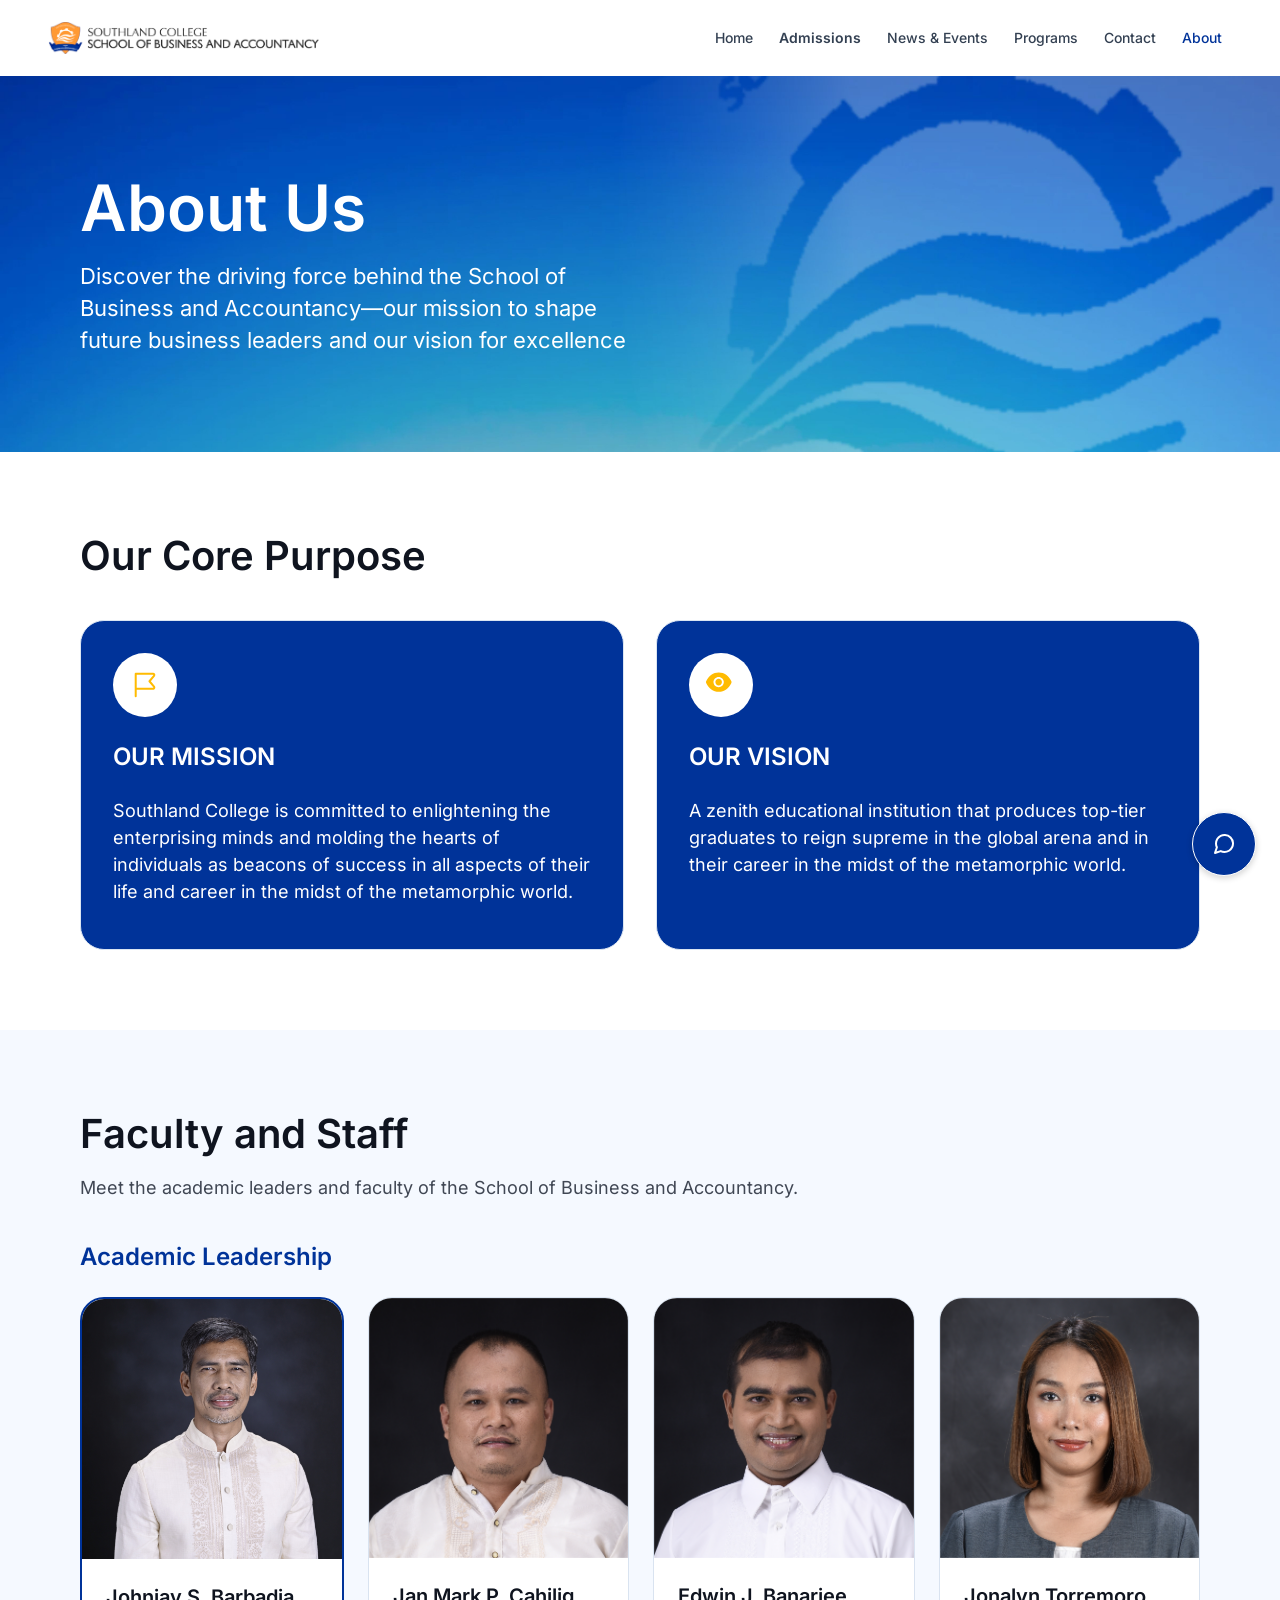
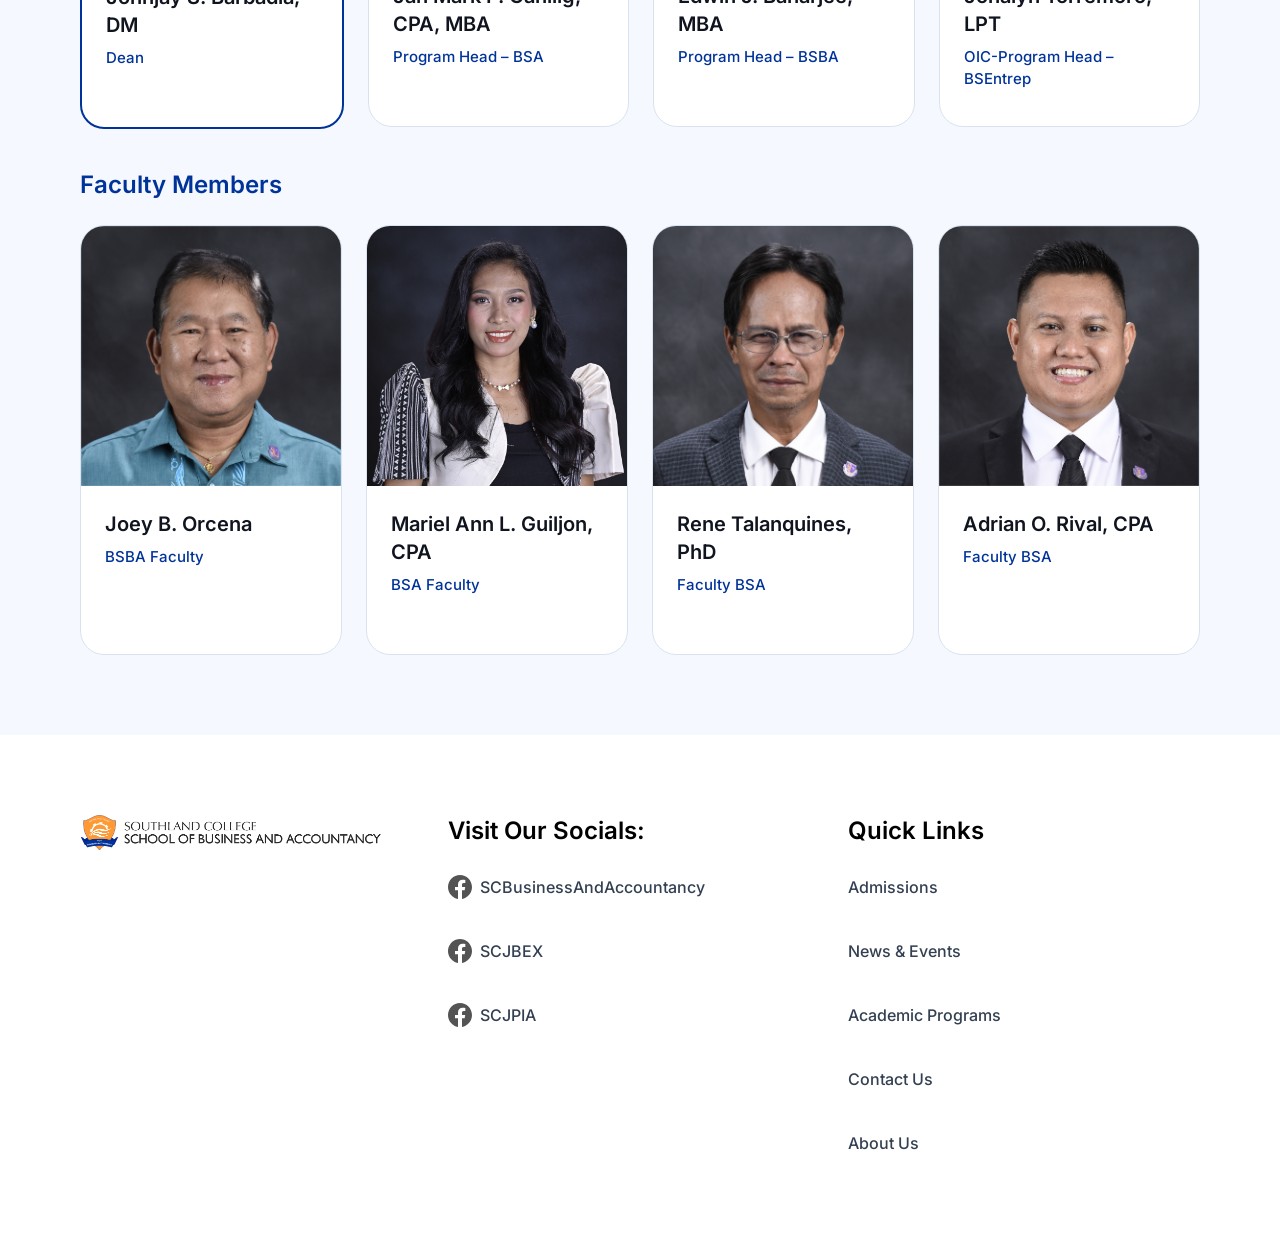
==== about.html @ f08bd117 "Add SBA website" ====
<!doctype html>
<html lang="en">
<head>
  <meta charset="utf-8">
  <meta name="viewport" content="width=device-width, initial-scale=1">
  <meta name="description" content="Southland College School of Business and Accountancy">
  <title>About Us | Southland College SBA</title>
  <link rel="stylesheet" href="design.css">
  <link rel="stylesheet" href="site.css">
  <script src="site-config.js" defer></script>
  <script src="script.js" defer></script>
</head>
<body>
  <a class="skip-link desktop-design" href="#main-desktop">Skip to content</a>
  <a class="skip-link phone-design" href="#main-phone">Skip to content</a>
  <header class="site-header">
    <a class="site-wordmark" href="index.html"><img src="sba-logo.png" width="1263" height="141" alt="Southland College School of Business and Accountancy"></a>
    <nav class="site-nav" aria-label="Main navigation">
      <a href="index.html">Home</a>
      <a href="admissions.html" class="admissions-link">Admissions</a>
      <a href="news.html">News &amp; Events</a>
      <a href="programs.html">Programs</a>
      <a href="contact.html">Contact</a>
      <a href="about.html" aria-current="page">About</a>
    </nav>
    <button class="site-menu-button" type="button" aria-label="Open menu" aria-haspopup="dialog" aria-controls="mobile-menu" data-open-menu>
      <img src="assets/1fd85.svg" width="24" height="24" alt="">
    </button>
  </header>
  <div class="bg-[var(--sba-color-surface,white)] content-stretch flex flex-col items-start relative size-full desktop-design" data-node-id="51:6125" data-name="Page / About Us – Desktop">
    <main class="bg-[var(--sba-color-surface,white)] content-stretch flex flex-col items-start relative shrink-0 w-full" data-node-id="51:6127" data-name="Main Content" id="main-desktop" tabindex="-1">
      <div class="content-stretch flex flex-col gap-[var(--space-16,16px)] items-start overflow-clip px-[var(--space-80,80px)] py-[var(--space-96,96px)] relative shrink-0 w-full" data-node-id="51:6128" data-name="About Us / Hero">
        <div class="absolute inset-0 overflow-hidden pointer-events-none">
          <img alt="" class="absolute h-[149.08%] left-[-0.02%] max-w-none top-[-24.41%] w-full" src="assets/041df.png" decoding="async">
        </div>
        <div class="[word-break:break-word] content-stretch flex flex-col gap-[var(--space-16,16px)] items-start max-w-[560px] not-italic overflow-clip relative shrink-0 text-white w-[560px]" data-node-id="51:6129" data-name="Hero / Content">
          <p class="font-semibold leading-[72px] relative shrink-0 text-[64px] w-full" data-node-id="51:6130">About Us</p>
          <p class="font-normal leading-[32px] relative shrink-0 text-[22px] w-full" data-node-id="51:6131">Discover the driving force behind the School of Business and Accountancy—our mission to shape future business leaders and our vision for excellence</p>
        </div>
      </div>
      <div class="content-stretch flex flex-col gap-[var(--space-40,40px)] items-start p-[var(--space-80,80px)] relative shrink-0 w-full" data-node-id="65:3139" data-name="About Us / Mission and Vision">
        <h1 class="[word-break:break-word] font-semibold leading-[48px] not-italic relative shrink-0 text-[#0f141f] text-[40px] w-full" data-node-id="51:6954">Our Core Purpose</h1>
        <div class="content-stretch flex gap-[var(--space-32,32px)] items-start relative shrink-0 w-full" data-node-id="65:3140" data-name="Mission and Vision / Two Columns">
          <div class="bg-[#039] border border-[#dbe5f2] border-solid content-stretch flex flex-[1_0_0] flex-col gap-[var(--space-24,24px)] items-start min-h-[330px] min-w-px p-[var(--space-32,32px)] relative rounded-[24px]" data-node-id="65:3141" data-name="Mission">
            <div class="relative shrink-0 size-[64px]" data-node-id="65:3142" data-name="Icon Badge">
              <img alt="" class="absolute block inset-0 max-w-none size-full" src="assets/ecc5f.svg" decoding="async" loading="lazy">
            </div>
            <p class="[word-break:break-word] font-semibold leading-[32px] min-w-full not-italic relative shrink-0 text-[24px] text-white w-[min-content]" data-node-id="51:6538">OUR MISSION</p>
            <p class="[word-break:break-word] font-normal leading-[27px] min-w-full not-italic relative shrink-0 text-[18px] text-white w-[min-content]" data-node-id="51:6539">Southland College is committed to enlightening the enterprising minds and molding the hearts of individuals as beacons of success in all aspects of their life and career in the midst of the metamorphic world.</p>
          </div>
          <div class="bg-[#039] border border-[#dbe5f2] border-solid content-stretch flex flex-[1_0_0] flex-col gap-[var(--space-24,24px)] items-start min-h-[330px] min-w-px p-[var(--space-32,32px)] relative rounded-[24px]" data-node-id="65:3143" data-name="Vision">
            <div class="content-stretch flex items-center justify-center relative shrink-0 size-[64px]" data-node-id="65:3144" data-name="Icon Badge">
              <div class="relative shrink-0 size-[64px]" data-node-id="51:6541" data-name="Background">
                <img alt="" class="absolute block inset-0 max-w-none size-full" src="assets/3e2e0.svg" decoding="async" loading="lazy">
              </div>
              <div class="-translate-x-1/2 -translate-y-1/2 absolute left-1/2 overflow-clip size-[30px] top-1/2" data-node-id="51:6542" data-name="Icon / Vision">
                <div class="absolute left-0 size-[30px] top-0" data-node-id="51:6546" data-name="ant-design:eye-filled">
                  <img alt="" class="absolute block inset-0 max-w-none size-full" src="assets/e6be8.svg" decoding="async" loading="lazy">
                </div>
              </div>
            </div>
            <p class="[word-break:break-word] font-semibold leading-[32px] min-w-full not-italic relative shrink-0 text-[24px] text-white w-[min-content]" data-node-id="51:6544">OUR VISION</p>
            <p class="[word-break:break-word] font-normal leading-[27px] min-w-full not-italic relative shrink-0 text-[18px] text-white w-[min-content]" data-node-id="51:6545">A zenith educational institution that produces top-tier graduates to reign supreme in the global arena and in their career in the midst of the metamorphic world.</p>
          </div>
        </div>
      </div>
      <div class="bg-[#f5f9ff] content-stretch flex flex-col gap-[var(--space-40,40px)] items-start p-[var(--space-80,80px)] relative shrink-0 w-full" data-node-id="65:3145" data-name="About Us / Faculty and Staff">
        <div class="[word-break:break-word] content-stretch flex flex-col gap-[var(--space-16,16px)] items-start not-italic relative shrink-0 w-full" data-node-id="65:3146" data-name="Directory / Heading">
          <p class="font-semibold leading-[48px] relative shrink-0 text-[#0f141f] text-[40px] w-full" data-node-id="65:3147">Faculty and Staff</p>
          <p class="font-normal leading-[27px] relative shrink-0 text-[#404754] text-[18px] w-full" data-node-id="65:3148">Meet the academic leaders and faculty of the School of Business and Accountancy.</p>
        </div>
        <div class="content-stretch flex flex-col gap-[var(--space-24,24px)] items-start relative shrink-0 w-full" data-node-id="65:3154" data-name="Directory / Academic Leadership">
          <p class="[word-break:break-word] font-semibold leading-[32px] not-italic relative shrink-0 text-[#039] text-[24px] w-full" data-node-id="65:3155">Academic Leadership</p>
          <div class="content-stretch flex gap-[var(--space-24,24px)] items-start relative shrink-0 w-full" data-node-id="65:3156" data-name="Profile Row / Four Columns">
            <div class="bg-[var(--sba-color-surface,white)] border-2 border-[var(--sba-color-brand,#039)] border-solid content-stretch flex flex-[1_0_0] flex-col items-start min-w-px overflow-clip relative rounded-[24px]" data-node-id="65:3157" data-name="Profile / Johnjay S. Barbadia, DM">
              <div class="aspect-[302/302] relative shrink-0 w-full" data-node-id="I65:3157;65:3150" data-name="Portrait / Johnjay S. Barbadia, DM">
                <img alt="" class="absolute inset-0 max-w-none object-cover pointer-events-none size-full" src="assets/b7f6f.png" decoding="async" loading="lazy">
              </div>
              <div class="[word-break:break-word] content-stretch flex flex-col gap-[var(--space-8,8px)] items-start min-h-[168px] not-italic p-[var(--space-24,24px)] relative shrink-0 w-full" data-node-id="I65:3157;65:3151" data-name="Profile / Details">
                <p class="font-semibold leading-[28px] relative shrink-0 text-[#0f141f] text-[20px] w-full" data-node-id="I65:3157;65:3152">Johnjay S. Barbadia, DM</p>
                <p class="font-medium leading-[22px] relative shrink-0 text-[#039] text-[15px] w-full" data-node-id="I65:3157;65:3153">Dean</p>
              </div>
            </div>
            <div class="bg-[var(--sba-color-surface,white)] border border-[#d9e3f0] border-solid content-stretch flex flex-[1_0_0] flex-col items-start min-w-px overflow-clip relative rounded-[24px]" data-node-id="65:3162" data-name="Profile / Jan Mark P. Cahilig, CPA, MBA">
              <div class="aspect-[302/302] relative shrink-0 w-full" data-node-id="I65:3162;65:3150" data-name="Portrait / Jan Mark P. Cahilig, CPA, MBA">
                <img alt="" class="absolute inset-0 max-w-none object-cover pointer-events-none size-full" src="assets/fb4c8.png" decoding="async" loading="lazy">
              </div>
              <div class="[word-break:break-word] content-stretch flex flex-col gap-[var(--space-8,8px)] items-start min-h-[168px] not-italic p-[var(--space-24,24px)] relative shrink-0 w-full" data-node-id="I65:3162;65:3151" data-name="Profile / Details">
                <p class="font-semibold leading-[28px] relative shrink-0 text-[#0f141f] text-[20px] w-full" data-node-id="I65:3162;65:3152">Jan Mark P. Cahilig, CPA, MBA</p>
                <p class="font-medium leading-[22px] relative shrink-0 text-[#039] text-[15px] w-full" data-node-id="I65:3162;65:3153">Program Head – BSA</p>
              </div>
            </div>
            <div class="bg-[var(--sba-color-surface,white)] border border-[#d9e3f0] border-solid content-stretch flex flex-[1_0_0] flex-col items-start min-w-px overflow-clip relative rounded-[24px]" data-node-id="65:3167" data-name="Profile / Edwin J. Banarjee, MBA">
              <div class="aspect-[302/302] relative shrink-0 w-full" data-node-id="I65:3167;65:3150" data-name="Portrait / Edwin J. Banarjee, MBA">
                <img alt="" class="absolute inset-0 max-w-none object-cover pointer-events-none size-full" src="assets/c9315.png" decoding="async" loading="lazy">
              </div>
              <div class="[word-break:break-word] content-stretch flex flex-col gap-[var(--space-8,8px)] items-start min-h-[168px] not-italic p-[var(--space-24,24px)] relative shrink-0 w-full" data-node-id="I65:3167;65:3151" data-name="Profile / Details">
                <p class="font-semibold leading-[28px] relative shrink-0 text-[#0f141f] text-[20px] w-full" data-node-id="I65:3167;65:3152">Edwin J. Banarjee, MBA</p>
                <p class="font-medium leading-[22px] relative shrink-0 text-[#039] text-[15px] w-full" data-node-id="I65:3167;65:3153">Program Head – BSBA</p>
              </div>
            </div>
            <div class="bg-[var(--sba-color-surface,white)] border border-[#d9e3f0] border-solid content-stretch flex flex-[1_0_0] flex-col items-start min-w-px overflow-clip relative rounded-[24px]" data-node-id="65:3172" data-name="Profile / Jonalyn Torremoro, LPT">
              <div class="aspect-[302/302] relative shrink-0 w-full" data-node-id="I65:3172;65:3150" data-name="Portrait / Jonalyn Torremoro, LPT">
                <img alt="" class="absolute inset-0 max-w-none object-cover pointer-events-none size-full" src="assets/1b2f9.png" decoding="async" loading="lazy">
              </div>
              <div class="[word-break:break-word] content-stretch flex flex-col gap-[var(--space-8,8px)] items-start min-h-[168px] not-italic p-[var(--space-24,24px)] relative shrink-0 w-full" data-node-id="I65:3172;65:3151" data-name="Profile / Details">
                <p class="font-semibold leading-[28px] relative shrink-0 text-[#0f141f] text-[20px] w-full" data-node-id="I65:3172;65:3152">Jonalyn Torremoro, LPT</p>
                <p class="font-medium leading-[22px] relative shrink-0 text-[#039] text-[15px] w-full" data-node-id="I65:3172;65:3153">OIC-Program Head – BSEntrep</p>
              </div>
            </div>
          </div>
        </div>
        <div class="content-stretch flex flex-col gap-[var(--space-24,24px)] items-start relative shrink-0 w-full" data-node-id="65:3177" data-name="Directory / Faculty">
          <p class="[word-break:break-word] font-semibold leading-[32px] not-italic relative shrink-0 text-[#039] text-[24px] w-full" data-node-id="65:3178">Faculty Members</p>
          <div class="content-stretch flex gap-[var(--space-24,24px)] items-start relative shrink-0 w-full" data-node-id="65:3179" data-name="Profile Row / Four Columns">
            <div class="bg-[var(--sba-color-surface,white)] border border-[#d9e3f0] border-solid content-stretch flex flex-[1_0_0] flex-col items-start min-w-px overflow-clip relative rounded-[24px]" data-node-id="65:3180" data-name="Profile / Joey B. Orcena">
              <div class="aspect-[302/302] relative shrink-0 w-full" data-node-id="I65:3180;65:3150" data-name="Portrait / Joey B. Orcena">
                <img alt="" class="absolute inset-0 max-w-none object-cover pointer-events-none size-full" src="assets/3b0ab.png" decoding="async" loading="lazy">
              </div>
              <div class="[word-break:break-word] content-stretch flex flex-col gap-[var(--space-8,8px)] items-start min-h-[168px] not-italic p-[var(--space-24,24px)] relative shrink-0 w-full" data-node-id="I65:3180;65:3151" data-name="Profile / Details">
                <p class="font-semibold leading-[28px] relative shrink-0 text-[#0f141f] text-[20px] w-full" data-node-id="I65:3180;65:3152">Joey B. Orcena</p>
                <p class="font-medium leading-[22px] relative shrink-0 text-[#039] text-[15px] w-full" data-node-id="I65:3180;65:3153">BSBA Faculty</p>
              </div>
            </div>
            <div class="bg-[var(--sba-color-surface,white)] border border-[#d9e3f0] border-solid content-stretch flex flex-[1_0_0] flex-col items-start min-w-px overflow-clip relative rounded-[24px]" data-node-id="65:3185" data-name="Profile / Mariel Ann L. Guiljon, CPA">
              <div class="aspect-[302/302] relative shrink-0 w-full" data-node-id="I65:3185;65:3150" data-name="Portrait / Mariel Ann L. Guiljon, CPA">
                <div class="absolute inset-0 overflow-hidden pointer-events-none">
                  <img alt="" class="absolute left-[-13.82%] max-w-none size-[117%] top-[0.21%]" src="assets/371e0.png" decoding="async" loading="lazy">
                </div>
              </div>
              <div class="[word-break:break-word] content-stretch flex flex-col gap-[var(--space-8,8px)] items-start min-h-[168px] not-italic p-[var(--space-24,24px)] relative shrink-0 w-full" data-node-id="I65:3185;65:3151" data-name="Profile / Details">
                <p class="font-semibold leading-[28px] relative shrink-0 text-[#0f141f] text-[20px] w-full" data-node-id="I65:3185;65:3152">Mariel Ann L. Guiljon, CPA</p>
                <p class="font-medium leading-[22px] relative shrink-0 text-[#039] text-[15px] w-full" data-node-id="I65:3185;65:3153">BSA Faculty</p>
              </div>
            </div>
            <div class="bg-[var(--sba-color-surface,white)] border border-[#d9e3f0] border-solid content-stretch flex flex-[1_0_0] flex-col items-start min-w-px overflow-clip relative rounded-[24px]" data-node-id="65:3190" data-name="Profile / Rene Talanquines, PhD">
              <div class="aspect-[302/302] relative shrink-0 w-full" data-node-id="I65:3190;65:3150" data-name="Portrait / Rene Talanquines, PhD">
                <img alt="" class="absolute inset-0 max-w-none object-cover pointer-events-none size-full" src="assets/48944.png" decoding="async" loading="lazy">
              </div>
              <div class="[word-break:break-word] content-stretch flex flex-col gap-[var(--space-8,8px)] items-start min-h-[168px] not-italic p-[var(--space-24,24px)] relative shrink-0 w-full" data-node-id="I65:3190;65:3151" data-name="Profile / Details">
                <p class="font-semibold leading-[28px] relative shrink-0 text-[#0f141f] text-[20px] w-full" data-node-id="I65:3190;65:3152">Rene Talanquines, PhD</p>
                <p class="font-medium leading-[22px] relative shrink-0 text-[#039] text-[15px] w-full" data-node-id="I65:3190;65:3153">Faculty BSA</p>
              </div>
            </div>
            <div class="bg-[var(--sba-color-surface,white)] border border-[#d9e3f0] border-solid content-stretch flex flex-[1_0_0] flex-col items-start min-w-px overflow-clip relative rounded-[24px]" data-node-id="65:3195" data-name="Profile / Adrian O. Rival, CPA">
              <div class="aspect-[302/302] relative shrink-0 w-full" data-node-id="I65:3195;65:3150" data-name="Portrait / Adrian O. Rival, CPA">
                <img alt="" class="absolute inset-0 max-w-none object-cover pointer-events-none size-full" src="assets/22c93.png" decoding="async" loading="lazy">
              </div>
              <div class="[word-break:break-word] content-stretch flex flex-col gap-[var(--space-8,8px)] items-start min-h-[168px] not-italic p-[var(--space-24,24px)] relative shrink-0 w-full" data-node-id="I65:3195;65:3151" data-name="Profile / Details">
                <p class="font-semibold leading-[28px] relative shrink-0 text-[#0f141f] text-[20px] w-full" data-node-id="I65:3195;65:3152">Adrian O. Rival, CPA</p>
                <p class="font-medium leading-[22px] relative shrink-0 text-[#039] text-[15px] w-full" data-node-id="I65:3195;65:3153">Faculty BSA</p>
              </div>
            </div>
          </div>
        </div>
      </div>
    </main>
    <footer class="bg-[var(--sba-color-surface,white)] content-stretch flex gap-[var(--space-48,48px)] items-start overflow-clip p-[var(--space-80,80px)] relative shrink-0 w-full" data-node-id="51:6141" data-name="Footer / Main">
      <div class="block cursor-pointer h-[81.951px] overflow-clip relative shrink-0 w-[320px]" data-node-id="I51:6141;28:905" data-name="Logo / Department">
        <img class="sba-logo" src="sba-logo.png" width="1263" height="141" alt="Southland College School of Business and Accountancy">
      </div>
      <div class="content-stretch flex flex-[1_0_0] flex-col gap-[var(--space-16,16px)] items-start min-w-px relative" data-node-id="I51:6141;40:434" data-name="Social Links">
        <p class="[word-break:break-word] font-semibold leading-[32px] not-italic relative shrink-0 text-[24px] text-black w-full" data-node-id="I51:6141;28:1059">Visit Our Socials:</p>
        <a class="content-stretch cursor-pointer flex gap-[var(--space-8,8px)] items-center relative shrink-0 w-full" href="https://www.facebook.com/SCBusinessAndAccountancy" data-node-id="I51:6141;28:1063" target="_blank" data-name="Social / SCBusinessAndAccountancy" rel="noopener noreferrer">
          <img class="footer-social-icon" src="assets/2eb37.svg" width="24" height="24" alt="">
          <div class="content-stretch flex items-center min-h-[48px] py-[12px] relative shrink-0" data-node-id="I51:6141;121:9083" data-name="Link / SCBusinessAndAccountancy">
            <p class="[word-break:break-word] font-medium leading-[24px] not-italic relative shrink-0 text-[16px] text-[color:var(--color-link-default,#334052)] text-left whitespace-nowrap" data-node-id="I51:6141;121:9083;119:8751">SCBusinessAndAccountancy</p>
          </div>
        </a>
        <a class="content-stretch cursor-pointer flex gap-[var(--space-8,8px)] items-center relative shrink-0 w-full" href="https://www.facebook.com/SCJBEX/" data-node-id="I51:6141;28:1082" target="_blank" data-name="Social / SCJBEX" rel="noopener noreferrer">
          <img class="footer-social-icon" src="assets/2eb37.svg" width="24" height="24" alt="">
          <div class="content-stretch flex items-center min-h-[48px] py-[12px] relative shrink-0" data-node-id="I51:6141;121:9088" data-name="Link / SCJBEX">
            <p class="[word-break:break-word] font-medium leading-[24px] not-italic relative shrink-0 text-[16px] text-[color:var(--color-link-default,#334052)] text-left whitespace-nowrap" data-node-id="I51:6141;121:9088;119:8751">SCJBEX</p>
          </div>
        </a>
        <a class="content-stretch cursor-pointer flex gap-[var(--space-8,8px)] items-center relative shrink-0 w-full" href="https://www.facebook.com/SCJPIA" data-node-id="I51:6141;28:1093" target="_blank" data-name="Social / SCJPIA" rel="noopener noreferrer">
          <img class="footer-social-icon" src="assets/2eb37.svg" width="24" height="24" alt="">
          <div class="content-stretch flex items-center min-h-[48px] py-[12px] relative shrink-0" data-node-id="I51:6141;121:9093" data-name="Link / SCJPIA">
            <p class="[word-break:break-word] font-medium leading-[24px] not-italic relative shrink-0 text-[16px] text-[color:var(--color-link-default,#334052)] text-left whitespace-nowrap" data-node-id="I51:6141;121:9093;119:8751">SCJPIA</p>
          </div>
        </a>
      </div>
      <div class="content-stretch flex flex-[1_0_0] flex-col gap-[var(--space-16,16px)] items-start min-w-px relative" data-node-id="I51:6141;40:435" data-name="Quick Links">
        <p class="[word-break:break-word] font-semibold leading-[32px] min-w-full not-italic relative shrink-0 text-[24px] text-black w-[min-content]" data-node-id="I51:6141;28:1060">Quick Links</p>
        <a class="content-stretch cursor-pointer flex flex-col items-start relative shrink-0 w-full" data-node-id="I51:6141;28:1103" data-name="Link" href="admissions.html">
          <div class="content-stretch flex items-center min-h-[48px] py-[12px] relative shrink-0" data-node-id="I51:6141;121:9098" data-name="Link / Admissions">
            <p class="[word-break:break-word] font-medium leading-[24px] not-italic relative shrink-0 text-[16px] text-[color:var(--color-link-default,#334052)] text-left whitespace-nowrap" data-node-id="I51:6141;121:9098;119:8751">Admissions</p>
          </div>
        </a>
        <a class="content-stretch cursor-pointer flex flex-col items-start relative shrink-0 w-full" data-node-id="I51:6141;28:1115" data-name="Link" href="news.html">
          <div class="content-stretch flex items-center min-h-[48px] py-[12px] relative shrink-0" data-node-id="I51:6141;121:9103" data-name="Link / News &amp; Events">
            <p class="[word-break:break-word] font-medium leading-[24px] not-italic relative shrink-0 text-[16px] text-[color:var(--color-link-default,#334052)] text-left whitespace-nowrap" data-node-id="I51:6141;121:9103;119:8751">News &amp; Events</p>
          </div>
        </a>
        <a class="content-stretch cursor-pointer flex items-center min-h-[48px] py-[12px] relative shrink-0" data-node-id="I51:6141;121:9108" data-name="Link / Academic Programs" href="programs.html">
          <p class="[word-break:break-word] font-medium leading-[24px] not-italic relative shrink-0 text-[16px] text-[color:var(--color-link-default,#334052)] whitespace-nowrap" data-node-id="I51:6141;121:9108;119:8751">Academic Programs</p>
        </a>
        <a class="content-stretch cursor-pointer flex items-center min-h-[48px] py-[12px] relative shrink-0" data-node-id="I51:6141;121:9113" data-name="Link / Contact Us" href="contact.html">
          <p class="[word-break:break-word] font-medium leading-[24px] not-italic relative shrink-0 text-[16px] text-[color:var(--color-link-default,#334052)] whitespace-nowrap" data-node-id="I51:6141;121:9113;119:8751">Contact Us</p>
        </a>
        <a class="content-stretch cursor-pointer flex items-center min-h-[48px] py-[12px] relative shrink-0" data-node-id="I51:6141;121:9118" data-name="Link / About Us" href="about.html">
          <p class="[word-break:break-word] font-medium leading-[24px] not-italic relative shrink-0 text-[16px] text-[color:var(--color-link-default,#334052)] whitespace-nowrap" data-node-id="I51:6141;121:9118;119:8751">About Us</p>
        </a>
      </div>
    </footer>
  </div>
  <div class="bg-[var(--sba-color-surface,white)] content-stretch flex flex-col items-start relative size-full phone-design" data-node-id="71:15396" data-name="Page / About Us – Phone">
    <main class="bg-[var(--sba-color-surface,white)] content-stretch flex flex-col items-start relative shrink-0 w-full" data-node-id="71:15398" data-name="Main Content" id="main-phone" tabindex="-1">
      <div class="content-stretch flex flex-col items-start overflow-clip px-[var(--space-24,24px)] py-[48px] relative shrink-0 w-full" data-node-id="71:15399" data-name="About Us / Hero">
        <div class="absolute inset-0 overflow-hidden pointer-events-none">
          <img alt="" class="absolute h-[149.08%] left-[-0.02%] max-w-none top-[-24.41%] w-full" src="assets/041df.png" decoding="async">
        </div>
        <div class="[word-break:break-word] content-stretch flex flex-col gap-[16px] items-start not-italic overflow-clip relative shrink-0 text-white w-full" data-node-id="71:15400" data-name="Hero / Content">
          <h1 class="font-semibold leading-[40px] relative shrink-0 text-[32px] w-full" data-node-id="71:15401">About Us</h1>
          <p class="font-normal leading-[24px] relative shrink-0 text-[16px] w-full" data-node-id="71:15402">Discover the driving force behind the School of Business and Accountancy—our mission to shape future business leaders and our vision for excellence</p>
        </div>
      </div>
      <div class="content-stretch flex flex-col gap-[var(--space-32,32px)] items-start px-[var(--space-24,24px)] py-[var(--space-48,48px)] relative shrink-0 w-full" data-node-id="71:15403" data-name="About Us / Mission and Vision">
        <p class="[word-break:break-word] font-semibold leading-[36px] not-italic relative shrink-0 text-[#0f141f] text-[28px] w-full" data-node-id="71:15404">Our Core Purpose</p>
        <div class="content-stretch flex flex-col gap-[24px] items-start relative shrink-0 w-full" data-node-id="71:15405" data-name="Mission and Vision / Two Columns">
          <div class="bg-[#039] border border-[#dbe5f2] border-solid content-stretch flex flex-col gap-[24px] items-start px-[20px] py-[24px] relative rounded-[24px] shrink-0 w-full" data-node-id="71:15406" data-name="Mission">
            <div class="relative shrink-0 size-[64px]" data-node-id="71:15407" data-name="Icon Badge">
              <img alt="" class="absolute block inset-0 max-w-none size-full" src="assets/ecc5f.svg" decoding="async" loading="lazy">
            </div>
            <p class="[word-break:break-word] font-semibold leading-[30px] min-w-full not-italic relative shrink-0 text-[22px] text-white w-[min-content]" data-node-id="71:15410">OUR MISSION</p>
            <p class="[word-break:break-word] font-normal leading-[24px] min-w-full not-italic relative shrink-0 text-[16px] text-white w-[min-content]" data-node-id="71:15411">Southland College is committed to enlightening the enterprising minds and molding the hearts of individuals as beacons of success in all aspects of their life and career in the midst of the metamorphic world.</p>
          </div>
          <div class="bg-[#039] border border-[#dbe5f2] border-solid content-stretch flex flex-col gap-[24px] items-start px-[20px] py-[24px] relative rounded-[24px] shrink-0 w-full" data-node-id="71:15412" data-name="Vision">
            <div class="content-stretch flex items-center justify-center relative shrink-0 size-[64px]" data-node-id="71:15413" data-name="Icon Badge">
              <div class="relative shrink-0 size-[64px]" data-node-id="71:15414" data-name="Background">
                <img alt="" class="absolute block inset-0 max-w-none size-full" src="assets/3e2e0.svg" decoding="async" loading="lazy">
              </div>
              <div class="-translate-x-1/2 -translate-y-1/2 absolute left-1/2 overflow-clip size-[30px] top-1/2" data-node-id="71:15415" data-name="Icon / Vision">
                <div class="absolute left-0 size-[30px] top-0" data-node-id="71:15416" data-name="ant-design:eye-filled">
                  <img alt="" class="absolute block inset-0 max-w-none size-full" src="assets/e6be8.svg" decoding="async" loading="lazy">
                </div>
              </div>
            </div>
            <p class="[word-break:break-word] font-semibold leading-[30px] min-w-full not-italic relative shrink-0 text-[22px] text-white w-[min-content]" data-node-id="71:15418">OUR VISION</p>
            <p class="[word-break:break-word] font-normal leading-[24px] min-w-full not-italic relative shrink-0 text-[16px] text-white w-[min-content]" data-node-id="71:15419">A zenith educational institution that produces top-tier graduates to reign supreme in the global arena and in their career in the midst of the metamorphic world.</p>
          </div>
        </div>
      </div>
      <div class="bg-[#f5f9ff] content-stretch flex flex-col gap-[var(--space-32,32px)] items-start px-[var(--space-24,24px)] py-[var(--space-48,48px)] relative shrink-0 w-full" data-node-id="71:15420" data-name="About Us / Faculty and Staff">
        <div class="[word-break:break-word] content-stretch flex flex-col gap-[16px] items-start not-italic relative shrink-0 w-full" data-node-id="71:15421" data-name="Directory / Heading">
          <p class="font-semibold leading-[36px] relative shrink-0 text-[#0f141f] text-[28px] w-full" data-node-id="71:15422">Faculty and Staff</p>
          <p class="font-normal leading-[24px] relative shrink-0 text-[#404754] text-[16px] w-full" data-node-id="71:15423">Meet the academic leaders and faculty of the School of Business and Accountancy.</p>
        </div>
        <div class="content-stretch flex flex-col gap-[24px] items-start relative shrink-0 w-full" data-node-id="71:15424" data-name="Directory / Academic Leadership">
          <p class="[word-break:break-word] font-semibold leading-[30px] not-italic relative shrink-0 text-[#039] text-[22px] w-full" data-node-id="71:15425">Academic Leadership</p>
          <div class="content-start flex flex-wrap gap-[24px_16px] items-start relative shrink-0 w-full" data-node-id="71:15426" data-name="Profile Row / Four Columns">
            <div class="bg-[var(--sba-color-surface,white)] border-2 border-[var(--sba-color-brand,#039)] border-solid content-stretch flex flex-[1_0_0] flex-col items-start min-w-[140px] overflow-clip relative rounded-[24px]" data-node-id="71:15859" data-name="Profile / Johnjay S. Barbadia, DM">
              <div class="aspect-[302/302] relative shrink-0 w-full" data-node-id="71:15860" data-name="Portrait / Johnjay S. Barbadia, DM">
                <img alt="" class="absolute inset-0 max-w-none object-cover pointer-events-none size-full" src="assets/b7f6f.png" decoding="async" loading="lazy">
              </div>
              <div class="[word-break:break-word] content-stretch flex flex-col gap-[8px] items-start leading-[24px] min-h-[168px] not-italic px-[12px] py-[16px] relative shrink-0 text-[16px] w-full" data-node-id="71:15861" data-name="Profile / Details">
                <p class="font-semibold relative shrink-0 text-[#0f141f] w-full" data-node-id="71:15862">Johnjay S. Barbadia, DM</p>
                <p class="font-medium relative shrink-0 text-[#039] w-full" data-node-id="71:15863">Dean</p>
              </div>
            </div>
            <div class="bg-[var(--sba-color-surface,white)] border border-[#d9e3f0] border-solid content-stretch flex flex-[1_0_0] flex-col items-start min-w-[140px] overflow-clip relative rounded-[24px]" data-node-id="71:15864" data-name="Profile / Jan Mark P. Cahilig, CPA, MBA">
              <div class="aspect-[302/302] relative shrink-0 w-full" data-node-id="71:15865" data-name="Portrait / Jan Mark P. Cahilig, CPA, MBA">
                <img alt="" class="absolute inset-0 max-w-none object-cover pointer-events-none size-full" src="assets/fb4c8.png" decoding="async" loading="lazy">
              </div>
              <div class="[word-break:break-word] content-stretch flex flex-col gap-[8px] items-start leading-[24px] min-h-[168px] not-italic px-[12px] py-[16px] relative shrink-0 text-[16px] w-full" data-node-id="71:15866" data-name="Profile / Details">
                <p class="font-semibold relative shrink-0 text-[#0f141f] w-full" data-node-id="71:15867">Jan Mark P. Cahilig, CPA, MBA</p>
                <p class="font-medium relative shrink-0 text-[#039] w-full" data-node-id="71:15868">Program Head – BSA</p>
              </div>
            </div>
            <div class="bg-[var(--sba-color-surface,white)] border border-[#d9e3f0] border-solid content-stretch flex flex-[1_0_0] flex-col items-start min-w-[140px] overflow-clip relative rounded-[24px]" data-node-id="71:15869" data-name="Profile / Edwin J. Banarjee, MBA">
              <div class="aspect-[302/302] relative shrink-0 w-full" data-node-id="71:15870" data-name="Portrait / Edwin J. Banarjee, MBA">
                <img alt="" class="absolute inset-0 max-w-none object-cover pointer-events-none size-full" src="assets/c9315.png" decoding="async" loading="lazy">
              </div>
              <div class="[word-break:break-word] content-stretch flex flex-col gap-[8px] items-start leading-[24px] min-h-[168px] not-italic px-[12px] py-[16px] relative shrink-0 text-[16px] w-full" data-node-id="71:15871" data-name="Profile / Details">
                <p class="font-semibold relative shrink-0 text-[#0f141f] w-full" data-node-id="71:15872">Edwin J. Banarjee, MBA</p>
                <p class="font-medium relative shrink-0 text-[#039] w-full" data-node-id="71:15873">Program Head – BSBA</p>
              </div>
            </div>
            <div class="bg-[var(--sba-color-surface,white)] border border-[#d9e3f0] border-solid content-stretch flex flex-[1_0_0] flex-col items-start min-w-[140px] overflow-clip relative rounded-[24px]" data-node-id="71:15874" data-name="Profile / Jonalyn Torremoro, LPT">
              <div class="aspect-[302/302] relative shrink-0 w-full" data-node-id="71:15875" data-name="Portrait / Jonalyn Torremoro, LPT">
                <img alt="" class="absolute inset-0 max-w-none object-cover pointer-events-none size-full" src="assets/1b2f9.png" decoding="async" loading="lazy">
              </div>
              <div class="[word-break:break-word] content-stretch flex flex-col gap-[8px] items-start leading-[24px] min-h-[168px] not-italic px-[12px] py-[16px] relative shrink-0 text-[16px] w-full" data-node-id="71:15876" data-name="Profile / Details">
                <p class="font-semibold relative shrink-0 text-[#0f141f] w-full" data-node-id="71:15877">Jonalyn Torremoro, LPT</p>
                <p class="font-medium relative shrink-0 text-[#039] w-full" data-node-id="71:15878">OIC-Program Head – BSEntrep</p>
              </div>
            </div>
          </div>
        </div>
        <div class="content-stretch flex flex-col gap-[24px] items-start relative shrink-0 w-full" data-node-id="71:15431" data-name="Directory / Faculty">
          <p class="[word-break:break-word] font-semibold leading-[30px] not-italic relative shrink-0 text-[#039] text-[22px] w-full" data-node-id="71:15432">Faculty Members</p>
          <div class="content-start flex flex-wrap gap-[24px_16px] items-start relative shrink-0 w-full" data-node-id="71:15433" data-name="Profile Row / Four Columns">
            <div class="bg-[var(--sba-color-surface,white)] border border-[#d9e3f0] border-solid content-stretch flex flex-[1_0_0] flex-col items-start min-w-[140px] overflow-clip relative rounded-[24px]" data-node-id="71:15879" data-name="Profile / Joey B. Orcena">
              <div class="aspect-[302/302] relative shrink-0 w-full" data-node-id="71:15880" data-name="Portrait / Joey B. Orcena">
                <img alt="" class="absolute inset-0 max-w-none object-cover pointer-events-none size-full" src="assets/3b0ab.png" decoding="async" loading="lazy">
              </div>
              <div class="[word-break:break-word] content-stretch flex flex-col gap-[8px] items-start leading-[24px] min-h-[168px] not-italic px-[12px] py-[16px] relative shrink-0 text-[16px] w-full" data-node-id="71:15881" data-name="Profile / Details">
                <p class="font-semibold relative shrink-0 text-[#0f141f] w-full" data-node-id="71:15882">Joey B. Orcena</p>
                <p class="font-medium relative shrink-0 text-[#039] w-full" data-node-id="71:15883">BSBA Faculty</p>
              </div>
            </div>
            <div class="bg-[var(--sba-color-surface,white)] border border-[#d9e3f0] border-solid content-stretch flex flex-[1_0_0] flex-col items-start min-w-[140px] overflow-clip relative rounded-[24px]" data-node-id="71:15884" data-name="Profile / Mariel Ann L. Guiljon, CPA">
              <div class="aspect-[302/302] relative shrink-0 w-full" data-node-id="71:15885" data-name="Portrait / Mariel Ann L. Guiljon, CPA">
                <img alt="" class="absolute inset-0 max-w-none object-cover pointer-events-none size-full" src="assets/371e0.png" decoding="async" loading="lazy">
              </div>
              <div class="[word-break:break-word] content-stretch flex flex-col gap-[8px] items-start leading-[24px] min-h-[168px] not-italic px-[12px] py-[16px] relative shrink-0 text-[16px] w-full" data-node-id="71:15886" data-name="Profile / Details">
                <p class="font-semibold relative shrink-0 text-[#0f141f] w-full" data-node-id="71:15887">Mariel Ann L. Guiljon, CPA</p>
                <p class="font-medium relative shrink-0 text-[#039] w-full" data-node-id="71:15888">BSA Faculty</p>
              </div>
            </div>
            <div class="bg-[var(--sba-color-surface,white)] border border-[#d9e3f0] border-solid content-stretch flex flex-[1_0_0] flex-col items-start min-w-[140px] overflow-clip relative rounded-[24px]" data-node-id="71:15889" data-name="Profile / Rene Talanquines, PhD">
              <div class="aspect-[302/302] relative shrink-0 w-full" data-node-id="71:15890" data-name="Portrait / Rene Talanquines, PhD">
                <img alt="" class="absolute inset-0 max-w-none object-cover pointer-events-none size-full" src="assets/48944.png" decoding="async" loading="lazy">
              </div>
              <div class="[word-break:break-word] content-stretch flex flex-col gap-[8px] items-start leading-[24px] min-h-[168px] not-italic px-[12px] py-[16px] relative shrink-0 text-[16px] w-full" data-node-id="71:15891" data-name="Profile / Details">
                <p class="font-semibold relative shrink-0 text-[#0f141f] w-full" data-node-id="71:15892">Rene Talanquines, PhD</p>
                <p class="font-medium relative shrink-0 text-[#039] w-full" data-node-id="71:15893">Faculty BSA</p>
              </div>
            </div>
            <div class="bg-[var(--sba-color-surface,white)] border border-[#d9e3f0] border-solid content-stretch flex flex-[1_0_0] flex-col items-start min-w-[140px] overflow-clip relative rounded-[24px]" data-node-id="71:15894" data-name="Profile / Adrian O. Rival, CPA">
              <div class="aspect-[302/302] relative shrink-0 w-full" data-node-id="71:15895" data-name="Portrait / Adrian O. Rival, CPA">
                <img alt="" class="absolute inset-0 max-w-none object-cover pointer-events-none size-full" src="assets/22c93.png" decoding="async" loading="lazy">
              </div>
              <div class="[word-break:break-word] content-stretch flex flex-col gap-[8px] items-start leading-[24px] min-h-[168px] not-italic px-[12px] py-[16px] relative shrink-0 text-[16px] w-full" data-node-id="71:15896" data-name="Profile / Details">
                <p class="font-semibold relative shrink-0 text-[#0f141f] w-full" data-node-id="71:15897">Adrian O. Rival, CPA</p>
                <p class="font-medium relative shrink-0 text-[#039] w-full" data-node-id="71:15898">Faculty BSA</p>
              </div>
            </div>
          </div>
        </div>
      </div>
    </main>
    <footer class="bg-[var(--sba-color-surface,white)] content-stretch flex flex-col gap-[32px] items-start overflow-clip px-[24px] py-[40px] relative shrink-0 w-full" data-node-id="71:16105" data-name="Footer / Phone">
      <div class="block cursor-pointer h-[61.463px] overflow-clip relative shrink-0 w-[240px]" data-node-id="I71:16105;70:5031" data-name="Logo / Department">
        <img class="sba-logo" src="sba-logo.png" width="1263" height="141" alt="Southland College School of Business and Accountancy">
      </div>
      <div class="content-stretch flex flex-col gap-[16px] items-start relative shrink-0 w-full" data-node-id="I71:16105;70:5169" data-name="Social Links">
        <p class="[word-break:break-word] font-semibold leading-[30px] not-italic relative shrink-0 text-[22px] text-black w-full" data-node-id="I71:16105;70:5170">Visit Our Socials:</p>
        <a class="content-stretch cursor-pointer flex gap-[8px] items-center min-h-[44px] relative shrink-0 w-full" href="https://www.facebook.com/SCBusinessAndAccountancy" data-node-id="I71:16105;70:5171" target="_blank" data-name="Social / SCBusinessAndAccountancy" rel="noopener noreferrer">
          <img class="footer-social-icon" src="assets/2eb37.svg" width="24" height="24" alt="">
          <div class="content-stretch flex items-center min-h-[48px] py-[12px] relative shrink-0" data-node-id="I71:16105;121:9123" data-name="Link / SCBusinessAndAccountancy">
            <p class="[word-break:break-word] font-medium leading-[24px] not-italic relative shrink-0 text-[16px] text-[color:var(--color-link-default,#334052)] text-left whitespace-nowrap" data-node-id="I71:16105;121:9123;119:8751">SCBusinessAndAccountancy</p>
          </div>
        </a>
        <a class="content-stretch cursor-pointer flex gap-[8px] items-center min-h-[44px] relative shrink-0 w-full" href="https://www.facebook.com/SCJBEX/" data-node-id="I71:16105;70:5181" target="_blank" data-name="Social / SCJBEX" rel="noopener noreferrer">
          <img class="footer-social-icon" src="assets/2eb37.svg" width="24" height="24" alt="">
          <div class="content-stretch flex items-center min-h-[48px] py-[12px] relative shrink-0" data-node-id="I71:16105;121:9128" data-name="Link / SCJBEX">
            <p class="[word-break:break-word] font-medium leading-[24px] not-italic relative shrink-0 text-[16px] text-[color:var(--color-link-default,#334052)] text-left whitespace-nowrap" data-node-id="I71:16105;121:9128;119:8751">SCJBEX</p>
          </div>
        </a>
        <a class="content-stretch cursor-pointer flex gap-[8px] items-center min-h-[44px] relative shrink-0 w-full" href="https://www.facebook.com/SCJPIA" data-node-id="I71:16105;70:5191" target="_blank" data-name="Social / SCJPIA" rel="noopener noreferrer">
          <img class="footer-social-icon" src="assets/2eb37.svg" width="24" height="24" alt="">
          <div class="content-stretch flex items-center min-h-[48px] py-[12px] relative shrink-0" data-node-id="I71:16105;121:9133" data-name="Link / SCJPIA">
            <p class="[word-break:break-word] font-medium leading-[24px] not-italic relative shrink-0 text-[16px] text-[color:var(--color-link-default,#334052)] text-left whitespace-nowrap" data-node-id="I71:16105;121:9133;119:8751">SCJPIA</p>
          </div>
        </a>
      </div>
      <div class="content-stretch flex flex-col gap-[16px] items-start relative shrink-0 w-full" data-node-id="I71:16105;70:5201" data-name="Quick Links">
        <p class="[word-break:break-word] font-semibold leading-[30px] not-italic relative shrink-0 text-[22px] text-black w-full" data-node-id="I71:16105;70:5202">Quick Links</p>
        <a class="content-stretch cursor-pointer flex flex-col items-start justify-center min-h-[44px] relative shrink-0 w-full" data-node-id="I71:16105;70:5203" data-name="Link" href="admissions.html">
          <div class="content-stretch flex items-center min-h-[48px] py-[12px] relative shrink-0" data-node-id="I71:16105;121:9138" data-name="Link / Admissions">
            <p class="[word-break:break-word] font-medium leading-[24px] not-italic relative shrink-0 text-[16px] text-[color:var(--color-link-default,#334052)] text-left whitespace-nowrap" data-node-id="I71:16105;121:9138;119:8751">Admissions</p>
          </div>
        </a>
        <a class="content-stretch cursor-pointer flex flex-col items-start justify-center min-h-[44px] relative shrink-0 w-full" data-node-id="I71:16105;70:5205" data-name="Link" href="news.html">
          <div class="content-stretch flex items-center min-h-[48px] py-[12px] relative shrink-0" data-node-id="I71:16105;121:9143" data-name="Link / News &amp; Events">
            <p class="[word-break:break-word] font-medium leading-[24px] not-italic relative shrink-0 text-[16px] text-[color:var(--color-link-default,#334052)] text-left whitespace-nowrap" data-node-id="I71:16105;121:9143;119:8751">News &amp; Events</p>
          </div>
        </a>
        <a class="content-stretch cursor-pointer flex flex-col items-start justify-center min-h-[44px] overflow-clip relative shrink-0 w-full" data-node-id="I71:16105;86:8650" data-name="Link / Academic Programs" href="programs.html">
          <div class="content-stretch flex items-center min-h-[48px] py-[12px] relative shrink-0" data-node-id="I71:16105;121:9148" data-name="Link / Academic Programs">
            <p class="[word-break:break-word] font-medium leading-[24px] not-italic relative shrink-0 text-[16px] text-[color:var(--color-link-default,#334052)] text-left whitespace-nowrap" data-node-id="I71:16105;121:9148;119:8751">Academic Programs</p>
          </div>
        </a>
        <a class="content-stretch cursor-pointer flex flex-col items-start justify-center min-h-[44px] overflow-clip relative shrink-0 w-full" data-node-id="I71:16105;86:8652" data-name="Link / Contact" href="contact.html">
          <div class="content-stretch flex items-center min-h-[48px] py-[12px] relative shrink-0" data-node-id="I71:16105;121:9153" data-name="Link / Contact Us">
            <p class="[word-break:break-word] font-medium leading-[24px] not-italic relative shrink-0 text-[16px] text-[color:var(--color-link-default,#334052)] text-left whitespace-nowrap" data-node-id="I71:16105;121:9153;119:8751">Contact Us</p>
          </div>
        </a>
        <a class="content-stretch flex flex-col items-start justify-center min-h-[44px] overflow-clip relative shrink-0 w-full" data-node-id="I71:16105;86:8654" data-name="Link / About Us" href="about.html">
          <div class="content-stretch cursor-pointer flex items-center min-h-[48px] py-[12px] relative shrink-0" data-node-id="I71:16105;121:9158" data-name="Link / About Us">
            <p class="[word-break:break-word] font-medium leading-[24px] not-italic relative shrink-0 text-[16px] text-[color:var(--color-link-default,#334052)] whitespace-nowrap" data-node-id="I71:16105;121:9158;119:8751">About Us</p>
          </div>
        </a>
      </div>
    </footer>
  </div>
  <dialog id="mobile-menu" aria-label="Site menu">
    <header>
      <a class="site-wordmark" href="index.html"><img src="sba-logo.png" width="1263" height="141" alt="Southland College School of Business and Accountancy"></a>
      <form method="dialog"><button>Close <span aria-hidden="true">×</span></button></form>
    </header>
    <nav class="site-nav" aria-label="Main navigation">
      <a href="index.html">Home</a>
      <a href="admissions.html" class="admissions-link">Admissions</a>
      <a href="news.html">News &amp; Events</a>
      <a href="programs.html">Programs</a>
      <a href="contact.html">Contact</a>
      <a href="about.html" aria-current="page">About</a>
    </nav>
  </dialog>
  <button id="chat-launcher" type="button" aria-label="SBA chat" aria-expanded="false" aria-controls="chat-panel">
    <img src="assets/chat-launcher.svg" width="24" height="24" alt="">
  </button>
  <dialog id="chat-panel" aria-labelledby="chat-title">
    <header>
      <h2 id="chat-title">SBA Chat</h2>
      <form method="dialog"><button aria-label="Close chat">×</button></form>
    </header>
    <div id="chat-fallback">
      <p>Contact the SBA office for help with programs and admissions.</p>
      <a href="contact.html">Contact SBA</a>
    </div>
  </dialog>
</body>
</html>
---- site.css ----
@font-face {
  font-family: Inter;
  src: url("assets/inter-latin.woff2") format("woff2");
  font-weight: 100 900;
  font-display: swap;
}

:root {
  --sba-color-brand: #003399;
  --sba-color-surface: #fff;
  --page-max: 1600px;
  --content-max: 90rem;
  --gutter: clamp(1.25rem, 5vw - 1rem, 4rem);
  --content-edge: max(var(--gutter), (100% - var(--content-max)) / 2);
  --body-size: clamp(1rem, 0.95rem + 0.2vw, 1.125rem);
  --section-title: clamp(1.75rem, 1.4rem + 1vw, 2.5rem);
  --hero-title: clamp(2rem, 1.35rem + 2.5vw, 3.5rem);
  font-family: Inter, system-ui, sans-serif;
}

[hidden] { display: none !important; }
html { scroll-padding-top: 5rem; }
body { margin: 0; }
.phone-design { display: none; }
.desktop-design, .home-announcements, .home-footer { max-width: var(--page-max); margin-inline: auto; }
:focus-visible { outline: 3px solid #377de8; outline-offset: 4px; }
a:hover { text-decoration: underline; }
a:is(.home-button, .program-cta):hover { text-decoration: none; }
a:is([data-name="News / Featured Article"], [data-name="News / Article Card"]):hover {
  text-decoration: none;
}
a:is([data-name="News / Featured Article"], [data-name="News / Article Card"]):hover > p {
  color: var(--sba-color-brand);
}
a:is([data-name="News / Featured Article"], [data-name="News / Article Card"]):hover > .news-article-cta {
  background-color: #2457ad;
}
.sba-logo { display: block; width: 100%; height: 100%; object-fit: contain; object-position: left center; }
[data-name="Logo / Department"] { max-width: 100%; height: auto; }
[data-name="Logo / Department"] .sba-logo { height: auto; }
.skip-link { position: fixed; z-index: 20; top: 8px; left: 8px; padding: 12px; background: white; transform: translateY(-200%); }
.skip-link:focus { transform: translateY(0); }
[data-name="Video / Department Introduction"] { background: #000; overflow: hidden; }
[data-introduction-video] video { display: block; width: 100%; height: 100%; object-fit: contain; }
.site-header {
  position: sticky;
  top: 0;
  z-index: 4;
  display: flex;
  align-items: center;
  justify-content: space-between;
  gap: 1.25rem;
  min-height: 4.5rem;
  padding: 0.5rem var(--content-edge);
  background: white;
}

.site-wordmark { display: block; width: clamp(12.5rem, 29vw, 15rem); min-width: 0; }
.site-wordmark img { display: block; width: 100%; height: auto; }
.site-header .site-nav { display: none; }
.site-nav a {
  display: inline-flex;
  align-items: center;
  min-height: 2.75rem;
  padding-inline: 0.625rem;
  border-radius: 0.5rem;
  color: #334052;
  font-size: 0.875rem;
  line-height: 1.4;
  font-weight: 500;
}
.site-nav a:hover { color: var(--sba-color-brand); text-decoration: none; }
.site-nav a[aria-current] { color: var(--sba-color-brand); }
.site-nav a.admissions-link { font-weight: 600; }
.site-menu-button { display: grid; place-items: center; flex: none; width: 2.75rem; height: 2.75rem; border-radius: 0.5rem; cursor: pointer; }
.site-menu-button:hover { background: #e6effc; }

@media (prefers-reduced-motion: no-preference) {
  .site-nav a { transition: color 150ms ease; }

  @media (hover: hover) {
    :is(button:enabled, .home-button, .program-cta) {
      transition: translate 180ms ease, filter 180ms ease;
    }
    :is(button:enabled, .home-button, .program-cta):hover {
      translate: 0 -2px;
      filter: brightness(0.94);
    }
    :is(button:enabled, .home-button, .program-cta):active { translate: 0 0; }
  }
}

@media (hover: hover) {
  [data-name^="Requirement / "]:hover {
    background-color: #f5f8ff;
    box-shadow: inset 0 0 0 1px #b4c8e8;
  }

  @media (prefers-reduced-motion: no-preference) {
    [data-name^="Requirement / "] {
      transition: translate 200ms ease, background-color 200ms ease, box-shadow 200ms ease;
    }
    [data-name^="Requirement / "]:hover { translate: 0 -0.375rem; }
  }
}

@media (min-width: 72rem) {
  .site-header { min-height: 4.75rem; }
  .site-header .site-wordmark { width: clamp(18rem, 22vw, 20rem); }
  .site-header .site-nav { display: flex; align-items: center; gap: 0.375rem; white-space: nowrap; }
  .site-menu-button { display: none; }
}

.home-page {
  --section-title: clamp(1.625rem, 1.35rem + 0.8vw, 2.25rem);
  --hero-title: clamp(1.875rem, 1.4rem + 1.8vw, 2.875rem);
}
.home-wrap {
  width: min(var(--content-max), calc(100% - 2 * var(--gutter)));
  margin-inline: auto;
}
.home-hero { position: relative; background: var(--sba-color-brand); color: white; }
.hero-artwork { display: none; }
.hero-artwork img, .hero-photo img { opacity: var(--hero-photo-opacity, 1); }
.hero-layout { display: grid; gap: 1.25rem; padding-block: 1.5rem; }
.hero-photo { position: relative; overflow: hidden; aspect-ratio: 342 / 280; max-width: 38rem; border-radius: 1rem; }
.hero-photo img {
  position: absolute;
  inset: 0;
  width: 100%;
  height: 100%;
  object-fit: cover;
  object-position: right center;
}
.home-hero[data-extra-photo] .hero-photo img { object-position: center; }
.hero-carousel-controls {
  display: flex;
  align-items: center;
  justify-content: center;
  justify-self: center;
  gap: 0.5rem;
  padding: 0.25rem;
  border-radius: 0.75rem;
  background: var(--sba-color-brand);
  color: white;
}
.hero-carousel-controls button {
  display: grid;
  place-items: center;
  min-width: 2.75rem;
  min-height: 2.75rem;
  border-radius: 0.5rem;
  background: white;
  color: var(--sba-color-brand);
  cursor: pointer;
}
.hero-copy h1 { font-size: var(--hero-title); font-weight: 600; line-height: 1.2; margin-bottom: 1rem; }
.hero-copy p, .intro-copy p, .announcements-heading p { font-size: var(--body-size); line-height: 1.5; }
.hero-actions { display: grid; gap: 0.75rem; }
.home-button {
  display: inline-flex;
  align-items: center;
  justify-content: center;
  min-height: 3rem;
  padding: 0.65rem 1.5rem;
  border: 1px solid transparent;
  border-radius: 0.75rem;
  background: var(--sba-color-brand);
  color: white;
  font-weight: 600;
}
.home-button.inverse { background: white; color: var(--sba-color-brand); }
.home-button.outline { background: transparent; color: white; border-color: white; }
.home-intro, .home-announcements, .home-footer { padding-block: clamp(2.25rem, 4vw, 4rem); }
.home-intro { display: grid; gap: clamp(1.5rem, 4vw, 3rem); align-items: center; }
.home-page main h2 { font-size: var(--section-title); font-weight: 600; line-height: 1.2; }
.intro-copy p { margin-block: 1rem 1.25rem; }
.intro-video {
  width: 100%;
  aspect-ratio: 16 / 9;
  border-radius: clamp(1.25rem, 3.5vw, 3.1875rem);
  box-shadow: 0 4px 28px 12px #0004;
}
.intro-video iframe { display: block; width: 100%; height: 100%; border: 0; border-radius: inherit; }
.home-announcements { background: #141752 url("assets/5a0f3.png") center / cover no-repeat; color: white; }
.announcements-heading { text-align: center; margin-bottom: clamp(1.5rem, 3vw, 2.5rem); }
.announcements-heading p { margin-top: 1rem; }
.announcements-grid { display: grid; grid-template-columns: minmax(0, 1fr); gap: clamp(1rem, 2.2vw, 2rem); }
.announcements-grid a { display: block; overflow: hidden; border-radius: 1.625rem; box-shadow: 0 3px 15px #0008; }
.announcements-grid img { width: 100%; height: auto; aspect-ratio: 1; object-fit: cover; }
@media (prefers-reduced-motion: no-preference) {
  .announcements-grid a { transition: transform 220ms ease, box-shadow 220ms ease; }
  .announcements-grid img { transition: transform 280ms ease; }
  .announcements-grid a:focus-visible { transform: translateY(-0.375rem); box-shadow: 0 10px 24px #0009; }
  .announcements-grid a:focus-visible img { transform: scale(1.04); }
  .announcements-grid li.is-entering { animation: announcement-enter 420ms ease-out; }
  .announcements-grid li:focus-within { animation: none; }
  @media (hover: hover) {
    .announcements-grid a:hover { transform: translateY(-0.375rem); box-shadow: 0 10px 24px #0009; }
    .announcements-grid a:hover img { transform: scale(1.04); }
  }
}
@keyframes announcement-enter {
  from { opacity: 0.25; transform: translateY(1rem); }
  to { opacity: 1; transform: translateY(0); }
}
.footer-layout { display: grid; gap: 2rem; }
.footer-wordmark { display: block; width: min(100%, 20rem); }
.footer-wordmark img { width: 100%; height: auto; }
.footer-layout h2 { font-size: 1.25rem; font-weight: 600; margin-bottom: 0.75rem; }
.footer-layout div a { display: flex; align-items: center; min-height: 2.75rem; color: #334052; overflow-wrap: anywhere; }
.footer-social-icon { flex: none; }
.home-footer .footer-social-icon { margin-inline-end: 0.5rem; }

@media (min-width: 40rem) {
  .hero-actions { display: flex; flex-wrap: wrap; justify-content: center; }
  .announcements-grid { grid-template-columns: repeat(2, minmax(0, 1fr)); }
}
@media (min-width: 50rem) {
  .home-intro { grid-template-columns: minmax(0, 0.85fr) minmax(0, 1.15fr); }
  .footer-layout { grid-template-columns: minmax(0, 1fr) repeat(2, minmax(0, 1.4fr)); }
}
@media (min-width: 64rem) {
  .home-hero { background: white; }
  .hero-artwork { display: block; position: relative; }
  .hero-artwork img { display: block; width: 100%; height: auto; aspect-ratio: 16 / 9; object-fit: cover; }
  .hero-artwork::after {
    content: "";
    position: absolute;
    inset: 0;
    pointer-events: none;
    background: linear-gradient(to bottom, transparent var(--hero-fade-start, 64.4%), white);
  }
  .hero-layout { position: absolute; inset-inline: 0; bottom: 12.35%; padding: 0; }
  .hero-actions { transform: translateY(var(--hero-actions-offset, 0px)); }
  .hero-actions .home-button.inverse { border-color: var(--sba-color-brand); }
  .hero-actions .home-button.outline { background: var(--sba-color-brand); }
  .hero-copy { position: absolute; width: 1px; height: 1px; padding: 0; margin: -1px; overflow: hidden; clip-path: inset(50%); white-space: nowrap; }
  .hero-photo { display: none; }
  .announcements-grid { grid-template-columns: repeat(3, minmax(0, 1fr)); }
}

@media (hover: hover) {
  .hero-actions .home-button:hover { border-color: transparent; }
}

.site-input { display: block; color: #141a26; min-width: 0; }
.site-input::placeholder { color: #545454; opacity: 1; }
textarea.site-input { resize: vertical; min-height: 120px; }
.form-status:empty { display: none; }
.form-status { color: white; }

#chat-launcher, #chat-panel {
  --chat-margin: 24px;
  --chat-launcher-size: 64px;
  --chat-right: max(var(--chat-margin), env(safe-area-inset-right));
  --chat-bottom: max(var(--chat-margin), env(safe-area-inset-bottom));
}

#chat-launcher {
  display: grid;
  place-items: center;
  position: fixed;
  z-index: 5;
  right: var(--chat-right);
  bottom: var(--chat-bottom);
  width: var(--chat-launcher-size);
  height: var(--chat-launcher-size);
  border: 1px solid white;
  border-radius: 50%;
  background: var(--sba-color-brand);
  box-shadow: 0 2px 6px #0c0c0d30;
  cursor: pointer;
}

#chat-launcher:hover { background: #002d85; }
#chat-panel {
  --chat-panel-bottom: calc(var(--chat-bottom) + var(--chat-launcher-size) + 12px);
  position: fixed;
  inset: auto var(--chat-right) var(--chat-panel-bottom) auto;
  z-index: 6;
  width: min(320px, calc(100% - var(--chat-right) - max(var(--chat-margin), env(safe-area-inset-left))));
  height: min(390px, calc(100dvh - var(--chat-panel-bottom) - max(var(--chat-margin), env(safe-area-inset-top))));
  max-height: none;
  margin: 0;
  overflow: auto;
  border: 1px solid #dbe5f2;
  border-radius: 18px;
  background: white;
  box-shadow: 0 12px 42px #142c5933;
}

#chat-panel[open] { display: flex; flex-direction: column; }
#chat-panel header { display: flex; flex: none; align-items: center; justify-content: space-between; padding: 4px 12px 4px 16px; background: var(--sba-color-brand); color: white; }
#chat-panel h2 { font-weight: 600; }
#chat-panel header button { display: grid; place-items: center; width: 44px; height: 44px; border-radius: 0.5rem; cursor: pointer; font-size: 24px; }
#chat-panel header button:hover { background: #ffffff26; }
#chat-fallback { padding: 20px; }
#chat-fallback a { display: inline-block; margin-top: 12px; color: var(--sba-color-brand); text-decoration: underline; }
.sba-chat { display: grid; flex: 1; grid-template-rows: minmax(4rem, 1fr) auto auto auto; gap: 0.625rem; padding: 0.75rem 1rem; color: #141a26; font-size: 0.875rem; }
.sba-chat-log { display: flex; flex-direction: column; gap: 0.5rem; padding: 0.625rem; overflow: auto; overscroll-behavior: contain; border: 1px solid #dbe5f2; border-radius: 0.75rem; background: #f6f8fc; }
.sba-chat-log p { align-self: flex-start; max-width: 90%; padding: 0.5rem 0.625rem; border-radius: 0.625rem; background: white; box-shadow: 0 1px 2px #142c591a; overflow-wrap: anywhere; }
.sba-chat-log p[data-user-message] { align-self: flex-end; background: #dceaff; }
.sba-chat-topics { display: flex; flex-wrap: wrap; gap: 0.25rem; }
.sba-chat-topics button { min-height: 2rem; padding: 0.25rem 0.5rem; border: 1px solid #b4c8e8; border-radius: 1rem; color: var(--sba-color-brand); cursor: pointer; }
.sba-chat-topics button:hover { background: #eff4fb; }
.sba-chat-form { display: flex; gap: 0.5rem; }
.sba-chat-form input { flex: 1; min-width: 0; padding: 0.5rem; border: 1px solid #879bb8; border-radius: 0.5rem; }
.sba-chat-form button { min-height: 2.75rem; padding: 0.5rem 0.75rem; border-radius: 0.5rem; background: var(--sba-color-brand); color: white; cursor: pointer; }
.sba-chat > a { justify-self: start; color: var(--sba-color-brand); text-decoration: underline; }

#mobile-menu { position: fixed; inset: 0; width: 100%; max-width: none; height: 100%; max-height: none; margin: 0; padding: 0; border: 0; overflow: auto; overscroll-behavior: contain; background: white; color: #334052; }
#mobile-menu header { min-height: 4.5rem; display: flex; align-items: center; justify-content: space-between; gap: 1rem; padding-inline: var(--content-edge); }
#mobile-menu header button { padding: 10px 12px; border-radius: 12px; background: #e6f0fd; color: #003399; cursor: pointer; white-space: nowrap; }
#mobile-menu nav { display: grid; gap: 0.375rem; padding: 0.75rem var(--content-edge); }
#mobile-menu nav a { min-height: 3rem; padding-inline: 1rem; }

@media (max-width: 1279px) {
  .desktop-design { --space-80: 36px; }
}

@media (width < 64rem) {
  .desktop-design { display: none; }
  .phone-design { display: block; }
  .phone-design [data-name="Main Content"] { overflow-wrap: anywhere; }
  #chat-launcher, #chat-panel { --chat-margin: 16px; --chat-launcher-size: 56px; }
}
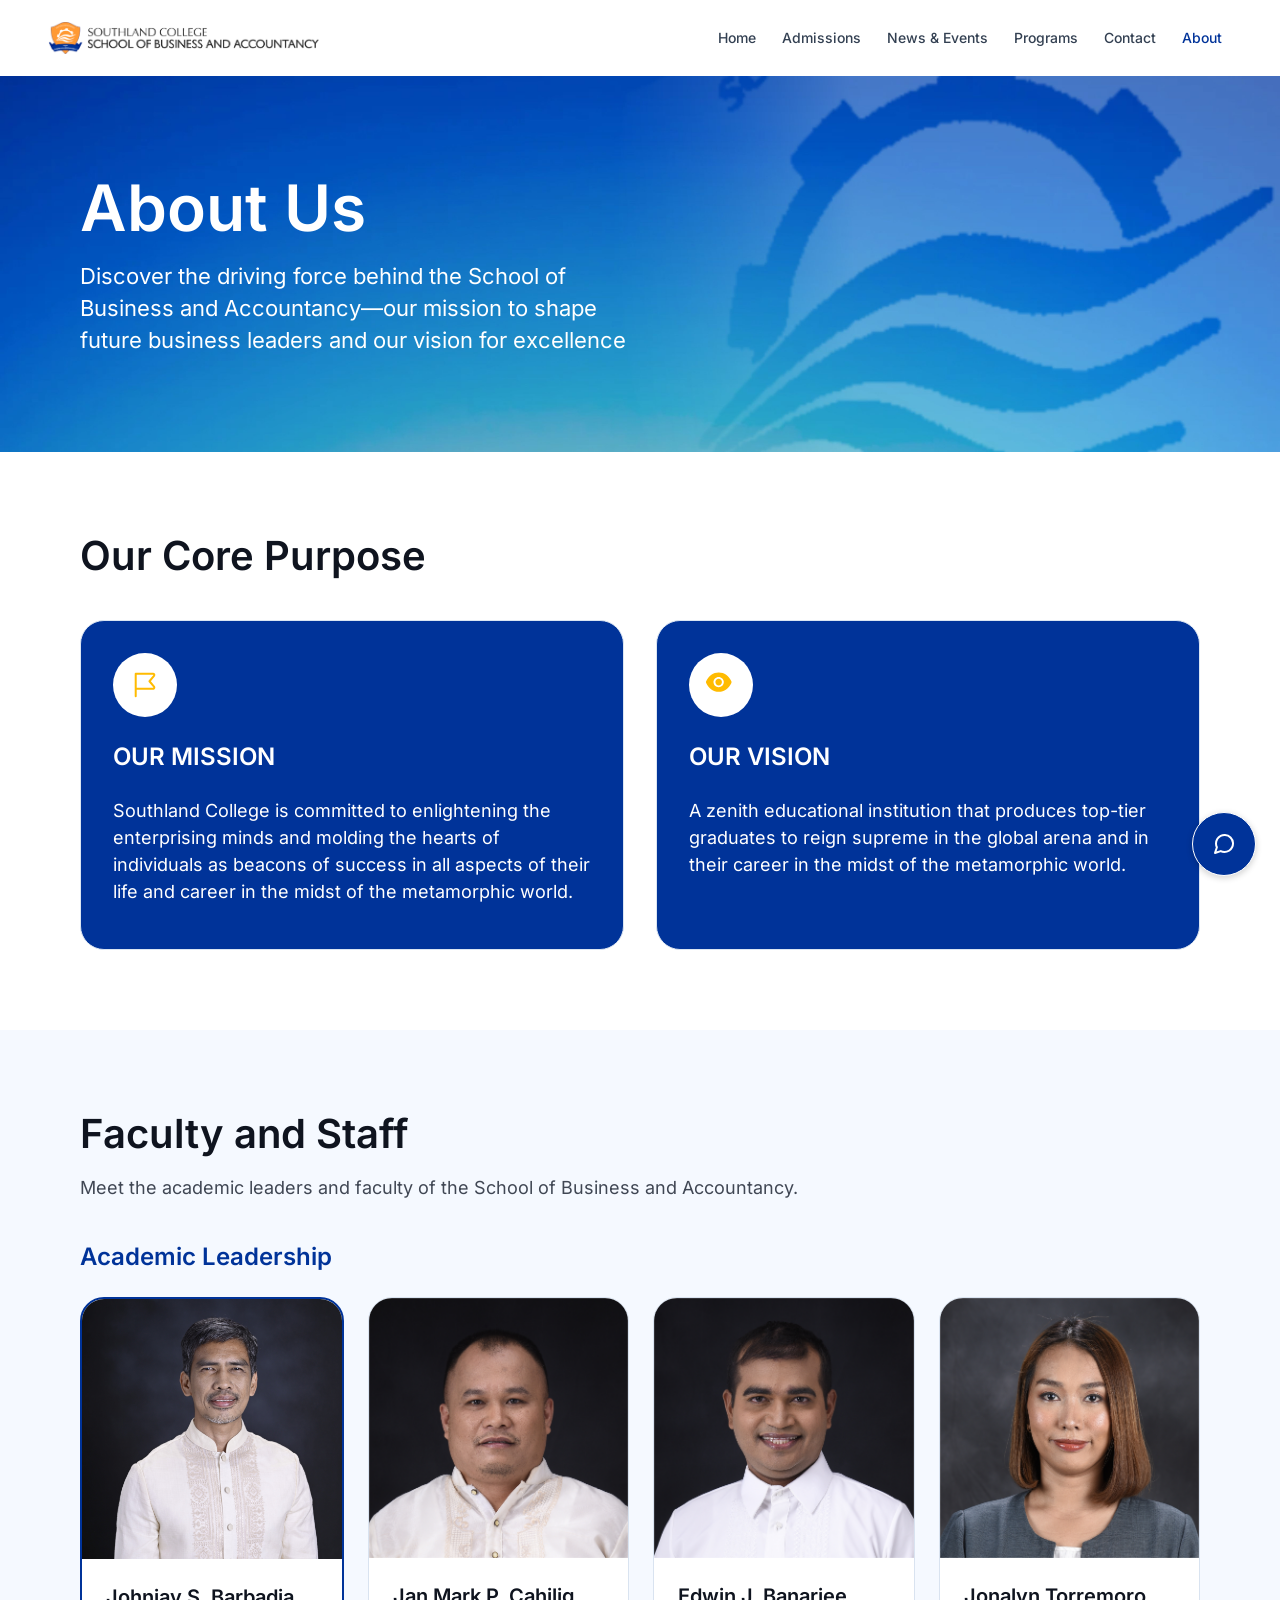
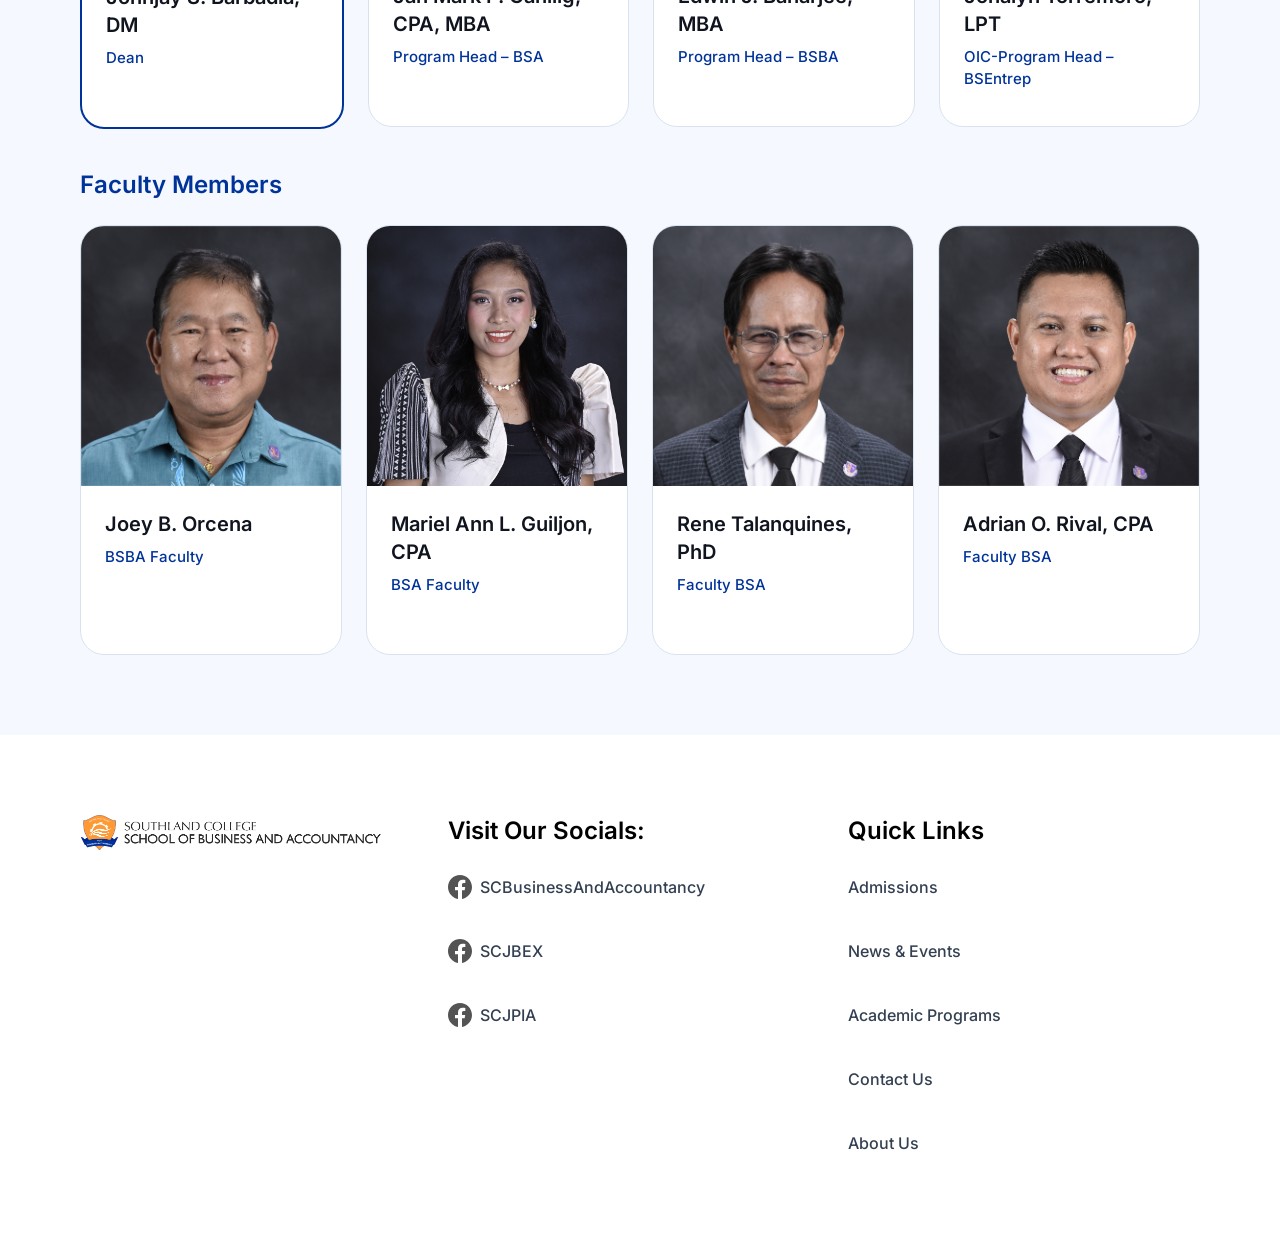
==== commit f28f25f4: "Add SBA favicon and link previews" ====
--- a/about.html
+++ b/about.html
@@ -3,7 +3,19 @@
 <head>
   <meta charset="utf-8">
   <meta name="viewport" content="width=device-width, initial-scale=1">
-  <meta name="description" content="Southland College School of Business and Accountancy">
+  <meta name="description" content="Get to know Southland College SBA’s mission, academic leadership, faculty, and staff.">
+  <link rel="icon" type="image/png" sizes="64x64" href="assets/favicon.png">
+  <meta property="og:type" content="website">
+  <meta property="og:site_name" content="Southland College SBA">
+  <meta property="og:title" content="About Us | Southland College SBA">
+  <meta property="og:description" content="Get to know Southland College SBA’s mission, academic leadership, faculty, and staff.">
+  <meta property="og:url" content="https://scsba.vercel.app/about.html">
+  <meta property="og:image" content="https://scsba.vercel.app/assets/share-preview.jpg">
+  <meta property="og:image:type" content="image/jpeg">
+  <meta property="og:image:width" content="1200">
+  <meta property="og:image:height" content="630">
+  <meta property="og:image:alt" content="Southland College School of Business and Accountancy students beside the department slogan">
+  <meta name="twitter:card" content="summary_large_image">
   <title>About Us | Southland College SBA</title>
   <link rel="stylesheet" href="design.css">
   <link rel="stylesheet" href="site.css">
--- a/site.css
+++ b/site.css
@@ -22,7 +22,16 @@
 html { scroll-padding-top: 5rem; }
 body { margin: 0; }
 .phone-design { display: none; }
-.desktop-design, .home-announcements, .home-footer { max-width: var(--page-max); margin-inline: auto; }
+.desktop-design, .home-footer { max-width: var(--page-max); margin-inline: auto; }
+.desktop-design:has(> main > [data-name$=" / Hero"]) { max-width: none; }
+.desktop-design > footer,
+.desktop-design:has(> main > [data-name$=" / Hero"]) > main > :not([data-name$=" / Hero"], [data-name="About Us / Faculty and Staff"], [data-name="Academic Programs / Why Choose SBA"]) {
+  max-width: var(--page-max);
+  margin-inline: auto;
+}
+.desktop-design > main > :is([data-name$=" / Hero"], [data-name="About Us / Faculty and Staff"], [data-name="Academic Programs / Why Choose SBA"]) {
+  padding-inline: calc(var(--space-80, 80px) + max(0px, (100% - var(--page-max)) / 2));
+}
 :focus-visible { outline: 3px solid #377de8; outline-offset: 4px; }
 a:hover { text-decoration: underline; }
 a:is(.home-button, .program-cta):hover { text-decoration: none; }
@@ -71,7 +80,6 @@
 }
 .site-nav a:hover { color: var(--sba-color-brand); text-decoration: none; }
 .site-nav a[aria-current] { color: var(--sba-color-brand); }
-.site-nav a.admissions-link { font-weight: 600; }
 .site-menu-button { display: grid; place-items: center; flex: none; width: 2.75rem; height: 2.75rem; border-radius: 0.5rem; cursor: pointer; }
 .site-menu-button:hover { background: #e6effc; }
 
@@ -123,7 +131,7 @@
 .hero-artwork { display: none; }
 .hero-artwork img, .hero-photo img { opacity: var(--hero-photo-opacity, 1); }
 .hero-layout { display: grid; gap: 1.25rem; padding-block: 1.5rem; }
-.hero-photo { position: relative; overflow: hidden; aspect-ratio: 342 / 280; max-width: 38rem; border-radius: 1rem; }
+.hero-photo { position: relative; overflow: hidden; aspect-ratio: 342 / 280; border-radius: 1rem; }
 .hero-photo img {
   position: absolute;
   inset: 0;
@@ -168,6 +176,7 @@
   background: var(--sba-color-brand);
   color: white;
   font-weight: 600;
+  text-align: center;
 }
 .home-button.inverse { background: white; color: var(--sba-color-brand); }
 .home-button.outline { background: transparent; color: white; border-color: white; }
@@ -193,16 +202,10 @@
   .announcements-grid img { transition: transform 280ms ease; }
   .announcements-grid a:focus-visible { transform: translateY(-0.375rem); box-shadow: 0 10px 24px #0009; }
   .announcements-grid a:focus-visible img { transform: scale(1.04); }
-  .announcements-grid li.is-entering { animation: announcement-enter 420ms ease-out; }
-  .announcements-grid li:focus-within { animation: none; }
   @media (hover: hover) {
     .announcements-grid a:hover { transform: translateY(-0.375rem); box-shadow: 0 10px 24px #0009; }
     .announcements-grid a:hover img { transform: scale(1.04); }
   }
-}
-@keyframes announcement-enter {
-  from { opacity: 0.25; transform: translateY(1rem); }
-  to { opacity: 1; transform: translateY(0); }
 }
 .footer-layout { display: grid; gap: 2rem; }
 .footer-wordmark { display: block; width: min(100%, 20rem); }
@@ -219,6 +222,19 @@
 @media (min-width: 50rem) {
   .home-intro { grid-template-columns: minmax(0, 0.85fr) minmax(0, 1.15fr); }
   .footer-layout { grid-template-columns: minmax(0, 1fr) repeat(2, minmax(0, 1.4fr)); }
+}
+@media (42rem <= width < 64rem) {
+  .hero-layout {
+    grid-template-columns: repeat(2, minmax(0, 1fr));
+    grid-template-areas: "photo copy" "photo actions";
+    align-items: center;
+    column-gap: clamp(1.5rem, 4vw, 3rem);
+    padding-block: 2rem;
+  }
+  .hero-photo { grid-area: photo; }
+  .hero-copy { grid-area: copy; align-self: end; }
+  .hero-actions { grid-area: actions; align-self: start; justify-content: start; }
+  .hero-carousel-controls { grid-column: 1 / -1; }
 }
 @media (min-width: 64rem) {
   .home-hero { background: white; }
@@ -276,14 +292,16 @@
 #chat-launcher:hover { background: #002d85; }
 #chat-panel {
   --chat-panel-bottom: calc(var(--chat-bottom) + var(--chat-launcher-size) + 12px);
+  display: none;
   position: fixed;
   inset: auto var(--chat-right) var(--chat-panel-bottom) auto;
   z-index: 6;
-  width: min(320px, calc(100% - var(--chat-right) - max(var(--chat-margin), env(safe-area-inset-left))));
-  height: min(390px, calc(100dvh - var(--chat-panel-bottom) - max(var(--chat-margin), env(safe-area-inset-top))));
+  width: min(420px, calc(100% - var(--chat-right) - max(var(--chat-margin), env(safe-area-inset-left))));
+  height: min(540px, calc(100dvh - var(--chat-panel-bottom) - max(var(--chat-margin), env(safe-area-inset-top))));
+  max-width: none;
   max-height: none;
   margin: 0;
-  overflow: auto;
+  overflow: hidden;
   border: 1px solid #dbe5f2;
   border-radius: 18px;
   background: white;
@@ -292,22 +310,60 @@
 
 #chat-panel[open] { display: flex; flex-direction: column; }
 #chat-panel header { display: flex; flex: none; align-items: center; justify-content: space-between; padding: 4px 12px 4px 16px; background: var(--sba-color-brand); color: white; }
-#chat-panel h2 { font-weight: 600; }
+#chat-panel h2 { display: flex; align-items: center; gap: 0.625rem; font-weight: 600; }
 #chat-panel header button { display: grid; place-items: center; width: 44px; height: 44px; border-radius: 0.5rem; cursor: pointer; font-size: 24px; }
 #chat-panel header button:hover { background: #ffffff26; }
 #chat-fallback { padding: 20px; }
 #chat-fallback a { display: inline-block; margin-top: 12px; color: var(--sba-color-brand); text-decoration: underline; }
-.sba-chat { display: grid; flex: 1; grid-template-rows: minmax(4rem, 1fr) auto auto auto; gap: 0.625rem; padding: 0.75rem 1rem; color: #141a26; font-size: 0.875rem; }
+.sba-chat { display: grid; flex: 1; min-height: 0; grid-template-rows: minmax(0, 1fr) auto; gap: 0.625rem; padding: 0.75rem 1rem; color: #141a26; font-size: 0.875rem; }
 .sba-chat-log { display: flex; flex-direction: column; gap: 0.5rem; padding: 0.625rem; overflow: auto; overscroll-behavior: contain; border: 1px solid #dbe5f2; border-radius: 0.75rem; background: #f6f8fc; }
-.sba-chat-log p { align-self: flex-start; max-width: 90%; padding: 0.5rem 0.625rem; border-radius: 0.625rem; background: white; box-shadow: 0 1px 2px #142c591a; overflow-wrap: anywhere; }
-.sba-chat-log p[data-user-message] { align-self: flex-end; background: #dceaff; }
-.sba-chat-topics { display: flex; flex-wrap: wrap; gap: 0.25rem; }
-.sba-chat-topics button { min-height: 2rem; padding: 0.25rem 0.5rem; border: 1px solid #b4c8e8; border-radius: 1rem; color: var(--sba-color-brand); cursor: pointer; }
-.sba-chat-topics button:hover { background: #eff4fb; }
+.sba-chat-avatar { display: grid; place-items: center; flex: none; width: 2rem; height: 2rem; border-radius: 50%; background: var(--sba-color-brand); color: white; font-size: 0.625rem; font-weight: 700; }
+#chat-panel h2 .sba-chat-avatar { background: white; color: var(--sba-color-brand); }
+.sba-chat-message { display: flex; align-self: flex-start; align-items: flex-end; gap: 0.5rem; max-width: 95%; }
+.sba-chat-message p { min-width: 0; padding: 0.5rem 0.625rem; border-radius: 0.625rem; background: white; box-shadow: 0 1px 2px #142c591a; overflow-wrap: anywhere; white-space: pre-line; }
+.sba-chat-message[data-user-message] { align-self: flex-end; max-width: 90%; }
+.sba-chat-message[data-user-message] p { background: #dceaff; }
+.sba-chat-typing { display: inline-flex; align-items: center; gap: 0.3rem; min-height: 1rem; }
+.sba-chat-typing > span { width: 0.375rem; height: 0.375rem; border-radius: 50%; background: #567099; }
+.sba-chat-log a { display: block; margin-top: 0.375rem; color: var(--sba-color-brand); text-decoration: underline; }
+.sba-chat-faq { align-self: center; flex: none; width: min(100%, 19rem); text-align: center; }
+.sba-chat-faq summary { padding: 0.625rem; color: var(--sba-color-brand); font-weight: 600; cursor: pointer; }
+.sba-chat-faq-questions { display: flex; flex-wrap: wrap; justify-content: center; gap: 0.5rem; }
+.sba-chat-faq button { flex: 0 1 calc((100% - 0.5rem) / 2); min-width: min(100%, 7rem); min-height: 2.75rem; padding: 0.375rem 0.5rem; border: 1px solid #b4c8e8; border-radius: 0.625rem; background: white; color: var(--sba-color-brand); cursor: pointer; }
+.sba-chat-faq button:hover { background: #eff4fb; }
 .sba-chat-form { display: flex; gap: 0.5rem; }
 .sba-chat-form input { flex: 1; min-width: 0; padding: 0.5rem; border: 1px solid #879bb8; border-radius: 0.5rem; }
 .sba-chat-form button { min-height: 2.75rem; padding: 0.5rem 0.75rem; border-radius: 0.5rem; background: var(--sba-color-brand); color: white; cursor: pointer; }
-.sba-chat > a { justify-self: start; color: var(--sba-color-brand); text-decoration: underline; }
+
+@media (prefers-reduced-motion: no-preference) {
+  #chat-panel {
+    opacity: 0;
+    translate: 0 0.5rem;
+    transition: opacity 180ms ease, translate 180ms ease, display 180ms allow-discrete;
+  }
+  #chat-panel[open] { opacity: 1; translate: 0 0; }
+  @starting-style {
+    #chat-panel[open] { opacity: 0; translate: 0 0.5rem; }
+  }
+  .sba-chat-message { animation: chat-message-enter 180ms ease-out; }
+  .sba-chat-typing > span { animation: chat-typing-dot 650ms ease-in-out infinite alternate; }
+  .sba-chat-typing > span:nth-child(2) { animation-delay: 110ms; }
+  .sba-chat-typing > span:nth-child(3) { animation-delay: 220ms; }
+}
+
+@keyframes chat-message-enter {
+  from { opacity: 0; translate: 0 0.25rem; }
+  to { opacity: 1; translate: 0 0; }
+}
+
+@keyframes chat-typing-dot {
+  0%, 25% { opacity: 0.45; translate: 0 0; }
+  65%, 100% { opacity: 1; translate: 0 -0.2rem; }
+}
+
+@media (max-height: 28rem) {
+  #chat-panel { --chat-panel-bottom: var(--chat-bottom); }
+}
 
 #mobile-menu { position: fixed; inset: 0; width: 100%; max-width: none; height: 100%; max-height: none; margin: 0; padding: 0; border: 0; overflow: auto; overscroll-behavior: contain; background: white; color: #334052; }
 #mobile-menu header { min-height: 4.5rem; display: flex; align-items: center; justify-content: space-between; gap: 1rem; padding-inline: var(--content-edge); }
@@ -323,5 +379,77 @@
   .desktop-design { display: none; }
   .phone-design { display: block; }
   .phone-design [data-name="Main Content"] { overflow-wrap: anywhere; }
+  .phone-design [data-name="Footer / Phone"] [data-name^="Social / "] > div { min-width: 0; flex-shrink: 1; }
+  .phone-design [data-name="Footer / Phone"] [data-name^="Social / "] p { white-space: normal; overflow-wrap: anywhere; }
   #chat-launcher, #chat-panel { --chat-margin: 16px; --chat-launcher-size: 56px; }
 }
+
+@media (42rem <= width < 64rem) {
+  .phone-design :is(
+    [data-name="Mission and Vision / Two Columns"],
+    [data-name="Program Grid / Two Columns"],
+    [data-name="Contact / Two Columns"],
+    [data-name="Row / Name and Email"],
+    [data-name="Row / Phone and Topic"],
+    [data-name="Requirement Grid / 2 × 2"] > [data-name^="Row / "],
+    [data-name="News / Article Grid"] > [data-name^="Row / "],
+    [data-name="Footer / Phone"]
+  ) {
+    display: grid;
+    grid-template-columns: repeat(2, minmax(0, 1fr));
+    align-items: stretch;
+  }
+  .phone-design [data-name="Footer / Phone"] > [data-name="Logo / Department"] { grid-column: 1 / -1; }
+}
+
+@media (prefers-reduced-motion: no-preference) {
+  .page-entering:not(:has(> .home-hero, > [data-name$=" / Hero"])),
+  .page-entering > [data-name$=" / Hero"],
+  .page-entering .hero-copy,
+  .page-entering .hero-actions {
+    animation: page-fade-in 200ms ease-out;
+  }
+
+  @media (min-width: 64rem) {
+    .page-entering .hero-artwork { animation: page-fade-in 280ms ease-out; }
+    .page-entering :is(.hero-actions, [data-name="Hero / Content"]) {
+      animation: page-rise-in 260ms ease-out 80ms backwards;
+    }
+    .card-entering:nth-child(2n) { --card-delay: 55ms; }
+    .card-entering:nth-child(4n + 3) { --card-delay: 110ms; }
+    .card-entering:nth-child(4n) { --card-delay: 165ms; }
+    .announcements-grid .card-entering:nth-child(3n + 1) { --card-delay: 0ms; }
+    .announcements-grid .card-entering:nth-child(3n + 2) { --card-delay: 55ms; }
+    .announcements-grid .card-entering:nth-child(3n) { --card-delay: 110ms; }
+  }
+
+  .card-entering { animation: page-rise-in 260ms ease-out var(--card-delay, 0ms) backwards; }
+  .card-entering:focus-within { animation: none; }
+
+  @media (hover: none) {
+    :is(.announcements-grid a, a[data-name="News / Article Card"], a[data-name="News / Featured Article"]):active {
+      scale: 0.98;
+    }
+  }
+
+  #mobile-menu {
+    display: none;
+    opacity: 0;
+    translate: 0 -0.75rem;
+    transition: opacity 180ms ease, translate 180ms ease, display 180ms allow-discrete, overlay 180ms allow-discrete;
+  }
+  #mobile-menu[open] { display: block; opacity: 1; translate: 0 0; }
+  @starting-style {
+    #mobile-menu[open] { opacity: 0; translate: 0 -0.75rem; }
+  }
+}
+
+@keyframes page-fade-in {
+  from { opacity: 0.55; }
+  to { opacity: 1; }
+}
+
+@keyframes page-rise-in {
+  from { opacity: 0.55; translate: 0 0.5rem; }
+  to { opacity: 1; translate: 0 0; }
+}
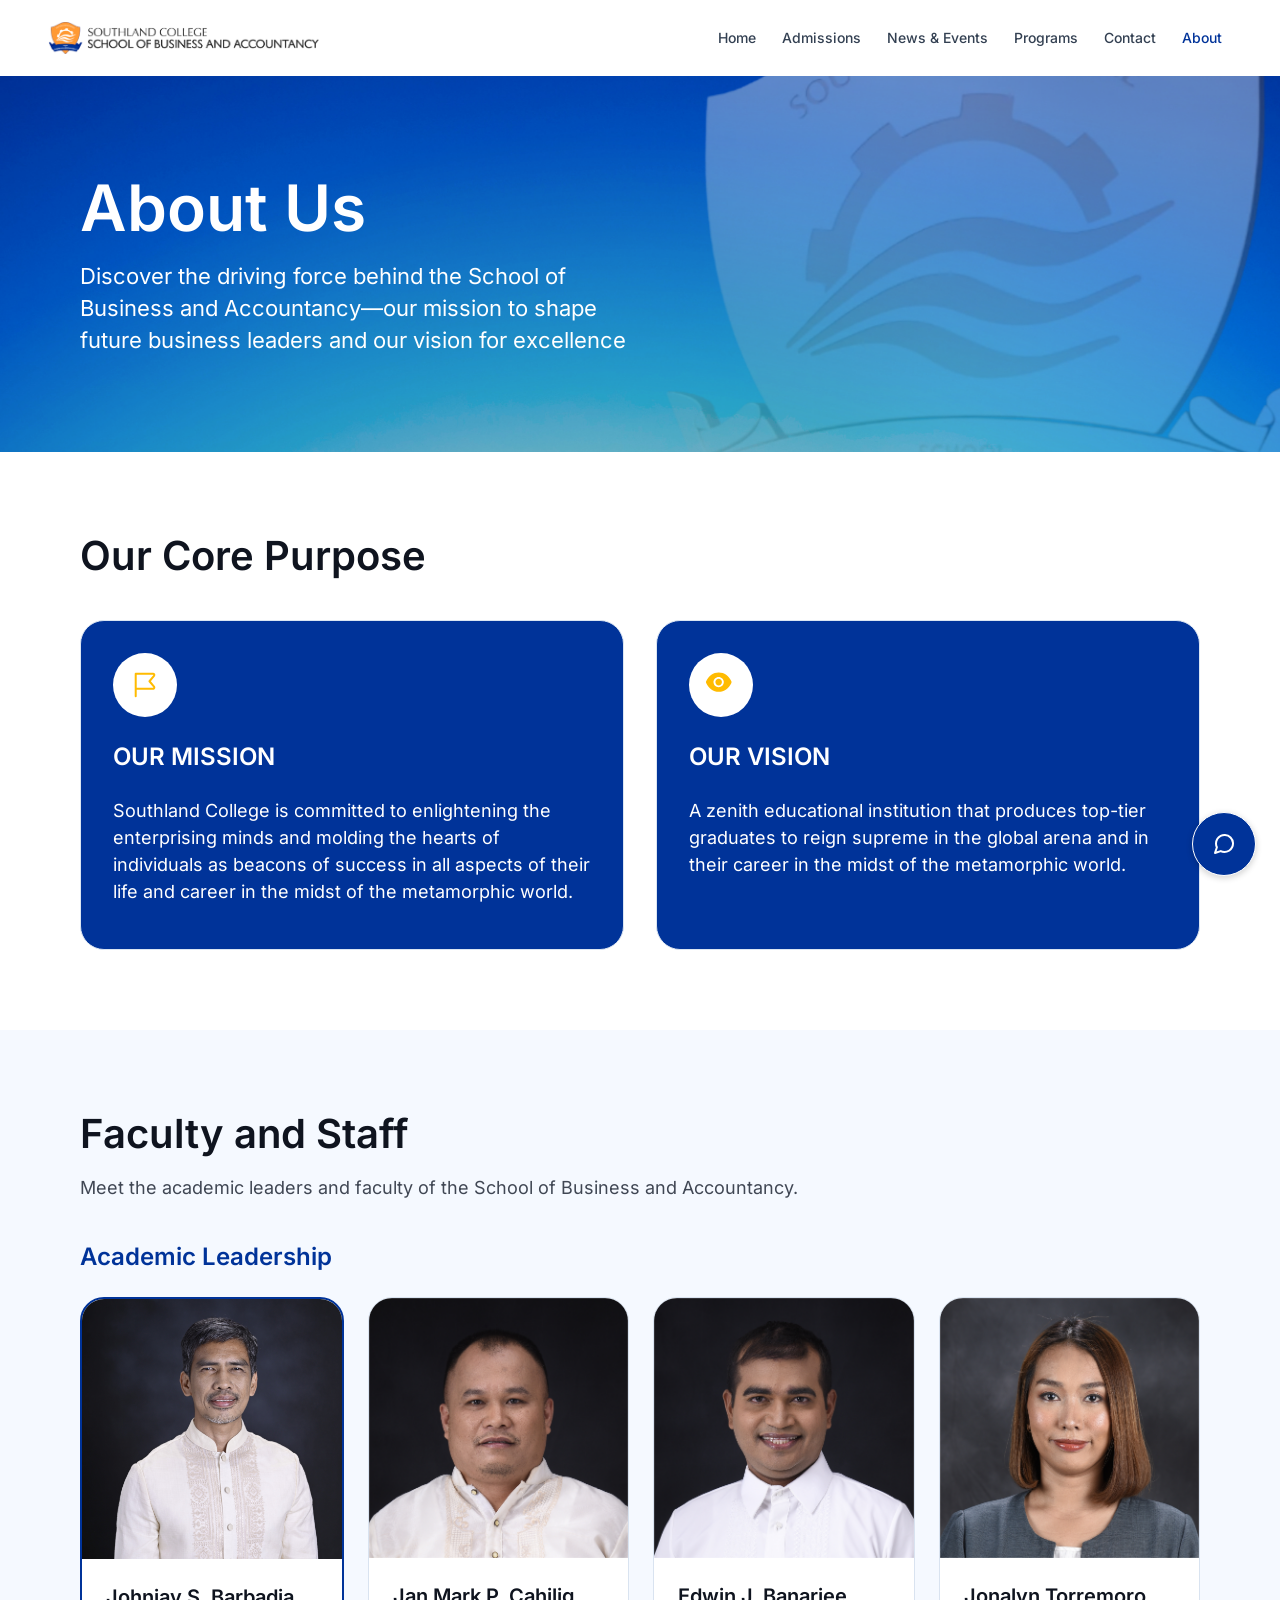
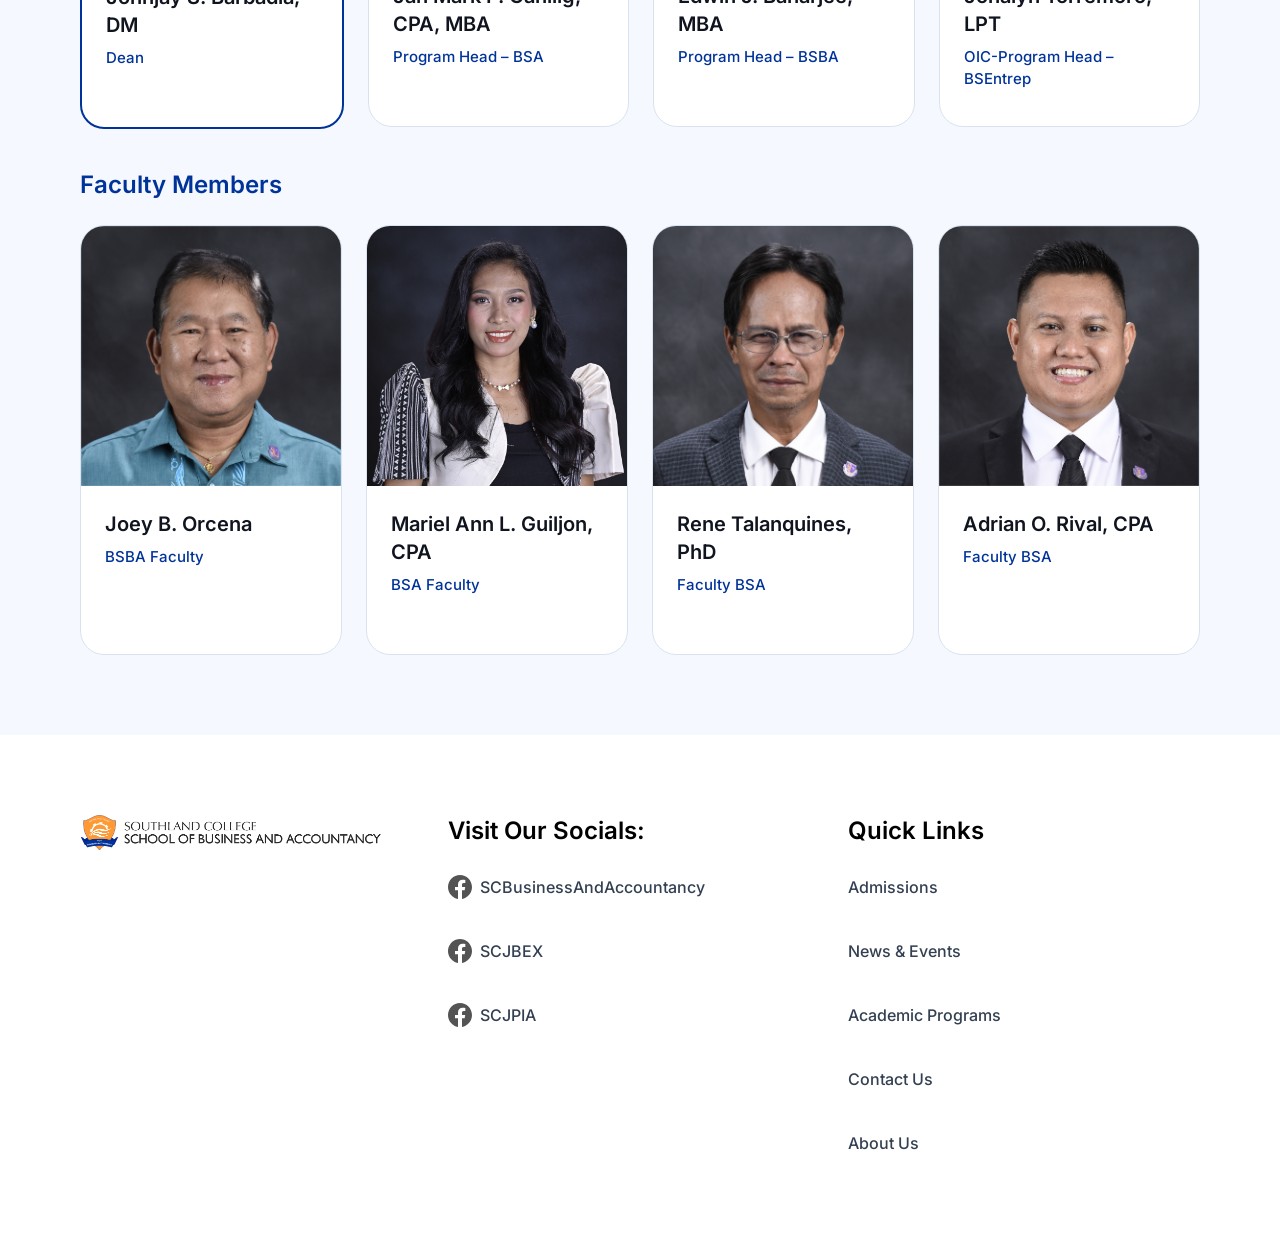
==== commit 1b9304ae: "Update headers on four department pages" ====
--- a/about.html
+++ b/about.html
@@ -9,12 +9,13 @@
   <meta property="og:site_name" content="Southland College SBA">
   <meta property="og:title" content="About Us | Southland College SBA">
   <meta property="og:description" content="Get to know Southland College SBA’s mission, academic leadership, faculty, and staff.">
-  <meta property="og:url" content="https://scsba.vercel.app/about.html">
+  <meta property="og:url" content="https://scsba.vercel.app/about">
   <meta property="og:image" content="https://scsba.vercel.app/assets/share-preview.jpg">
   <meta property="og:image:type" content="image/jpeg">
   <meta property="og:image:width" content="1200">
   <meta property="og:image:height" content="630">
   <meta property="og:image:alt" content="Southland College School of Business and Accountancy students beside the department slogan">
+
   <meta name="twitter:card" content="summary_large_image">
   <title>About Us | Southland College SBA</title>
   <link rel="stylesheet" href="design.css">
@@ -23,6 +24,7 @@
   <script src="script.js" defer></script>
 </head>
 <body>
+  
   <a class="skip-link desktop-design" href="#main-desktop">Skip to content</a>
   <a class="skip-link phone-design" href="#main-phone">Skip to content</a>
   <header class="site-header">
@@ -43,7 +45,7 @@
     <main class="bg-[var(--sba-color-surface,white)] content-stretch flex flex-col items-start relative shrink-0 w-full" data-node-id="51:6127" data-name="Main Content" id="main-desktop" tabindex="-1">
       <div class="content-stretch flex flex-col gap-[var(--space-16,16px)] items-start overflow-clip px-[var(--space-80,80px)] py-[var(--space-96,96px)] relative shrink-0 w-full" data-node-id="51:6128" data-name="About Us / Hero">
         <div class="absolute inset-0 overflow-hidden pointer-events-none">
-          <img alt="" class="absolute h-[149.08%] left-[-0.02%] max-w-none top-[-24.41%] w-full" src="assets/041df.png" decoding="async">
+          <img alt="" class="page-hero-image" src="NEW%20HEADER.png" width="1920" height="800" decoding="async">
         </div>
         <div class="[word-break:break-word] content-stretch flex flex-col gap-[var(--space-16,16px)] items-start max-w-[560px] not-italic overflow-clip relative shrink-0 text-white w-[560px]" data-node-id="51:6129" data-name="Hero / Content">
           <p class="font-semibold leading-[72px] relative shrink-0 text-[64px] w-full" data-node-id="51:6130">About Us</p>
@@ -220,7 +222,7 @@
     <main class="bg-[var(--sba-color-surface,white)] content-stretch flex flex-col items-start relative shrink-0 w-full" data-node-id="71:15398" data-name="Main Content" id="main-phone" tabindex="-1">
       <div class="content-stretch flex flex-col items-start overflow-clip px-[var(--space-24,24px)] py-[48px] relative shrink-0 w-full" data-node-id="71:15399" data-name="About Us / Hero">
         <div class="absolute inset-0 overflow-hidden pointer-events-none">
-          <img alt="" class="absolute h-[149.08%] left-[-0.02%] max-w-none top-[-24.41%] w-full" src="assets/041df.png" decoding="async">
+          <img alt="" class="page-hero-image" src="NEW%20HEADER.png" width="1920" height="800" decoding="async">
         </div>
         <div class="[word-break:break-word] content-stretch flex flex-col gap-[16px] items-start not-italic overflow-clip relative shrink-0 text-white w-full" data-node-id="71:15400" data-name="Hero / Content">
           <h1 class="font-semibold leading-[40px] relative shrink-0 text-[32px] w-full" data-node-id="71:15401">About Us</h1>
--- a/site.css
+++ b/site.css
@@ -19,6 +19,7 @@
 }
 
 [hidden] { display: none !important; }
+.page-hero-image { display: block; width: 100%; height: 100%; object-fit: cover; object-position: right center; }
 html { scroll-padding-top: 5rem; }
 body { margin: 0; }
 .phone-design { display: none; }
@@ -140,8 +141,13 @@
   object-fit: cover;
   object-position: right center;
 }
-.home-hero[data-extra-photo] .hero-photo img { object-position: center; }
+.home-hero[data-extra-photo] .hero-photo img:not(.hero-slide-preview),
+.hero-photo .hero-slide-preview:not([data-original]) { object-position: center; }
 .hero-carousel-controls {
+  position: absolute;
+  z-index: 1;
+  inset-block-start: 1.5rem;
+  clip-path: inset(50%);
   display: flex;
   align-items: center;
   justify-content: center;
@@ -152,6 +158,10 @@
   background: var(--sba-color-brand);
   color: white;
 }
+.hero-carousel-controls:focus-within { clip-path: none; }
+.home-hero[data-carousel] :is(.hero-artwork, .hero-photo) { touch-action: pan-y pinch-zoom; cursor: grab; }
+.home-hero[data-carousel] :is(.hero-artwork, .hero-photo):active { cursor: grabbing; }
+.hero-slide-preview { pointer-events: none; }
 .hero-carousel-controls button {
   display: grid;
   place-items: center;
@@ -234,12 +244,12 @@
   .hero-photo { grid-area: photo; }
   .hero-copy { grid-area: copy; align-self: end; }
   .hero-actions { grid-area: actions; align-self: start; justify-content: start; }
-  .hero-carousel-controls { grid-column: 1 / -1; }
 }
 @media (min-width: 64rem) {
   .home-hero { background: white; }
-  .hero-artwork { display: block; position: relative; }
+  .hero-artwork { display: block; position: relative; overflow: hidden; }
   .hero-artwork img { display: block; width: 100%; height: auto; aspect-ratio: 16 / 9; object-fit: cover; }
+  .hero-artwork .hero-slide-preview { position: absolute; inset: 0; height: 100%; }
   .hero-artwork::after {
     content: "";
     position: absolute;
@@ -248,6 +258,7 @@
     background: linear-gradient(to bottom, transparent var(--hero-fade-start, 64.4%), white);
   }
   .hero-layout { position: absolute; inset-inline: 0; bottom: 12.35%; padding: 0; }
+  .hero-carousel-controls { inset-block-start: calc(100% + 0.75rem); }
   .hero-actions { transform: translateY(var(--hero-actions-offset, 0px)); }
   .hero-actions .home-button.inverse { border-color: var(--sba-color-brand); }
   .hero-actions .home-button.outline { background: var(--sba-color-brand); }
